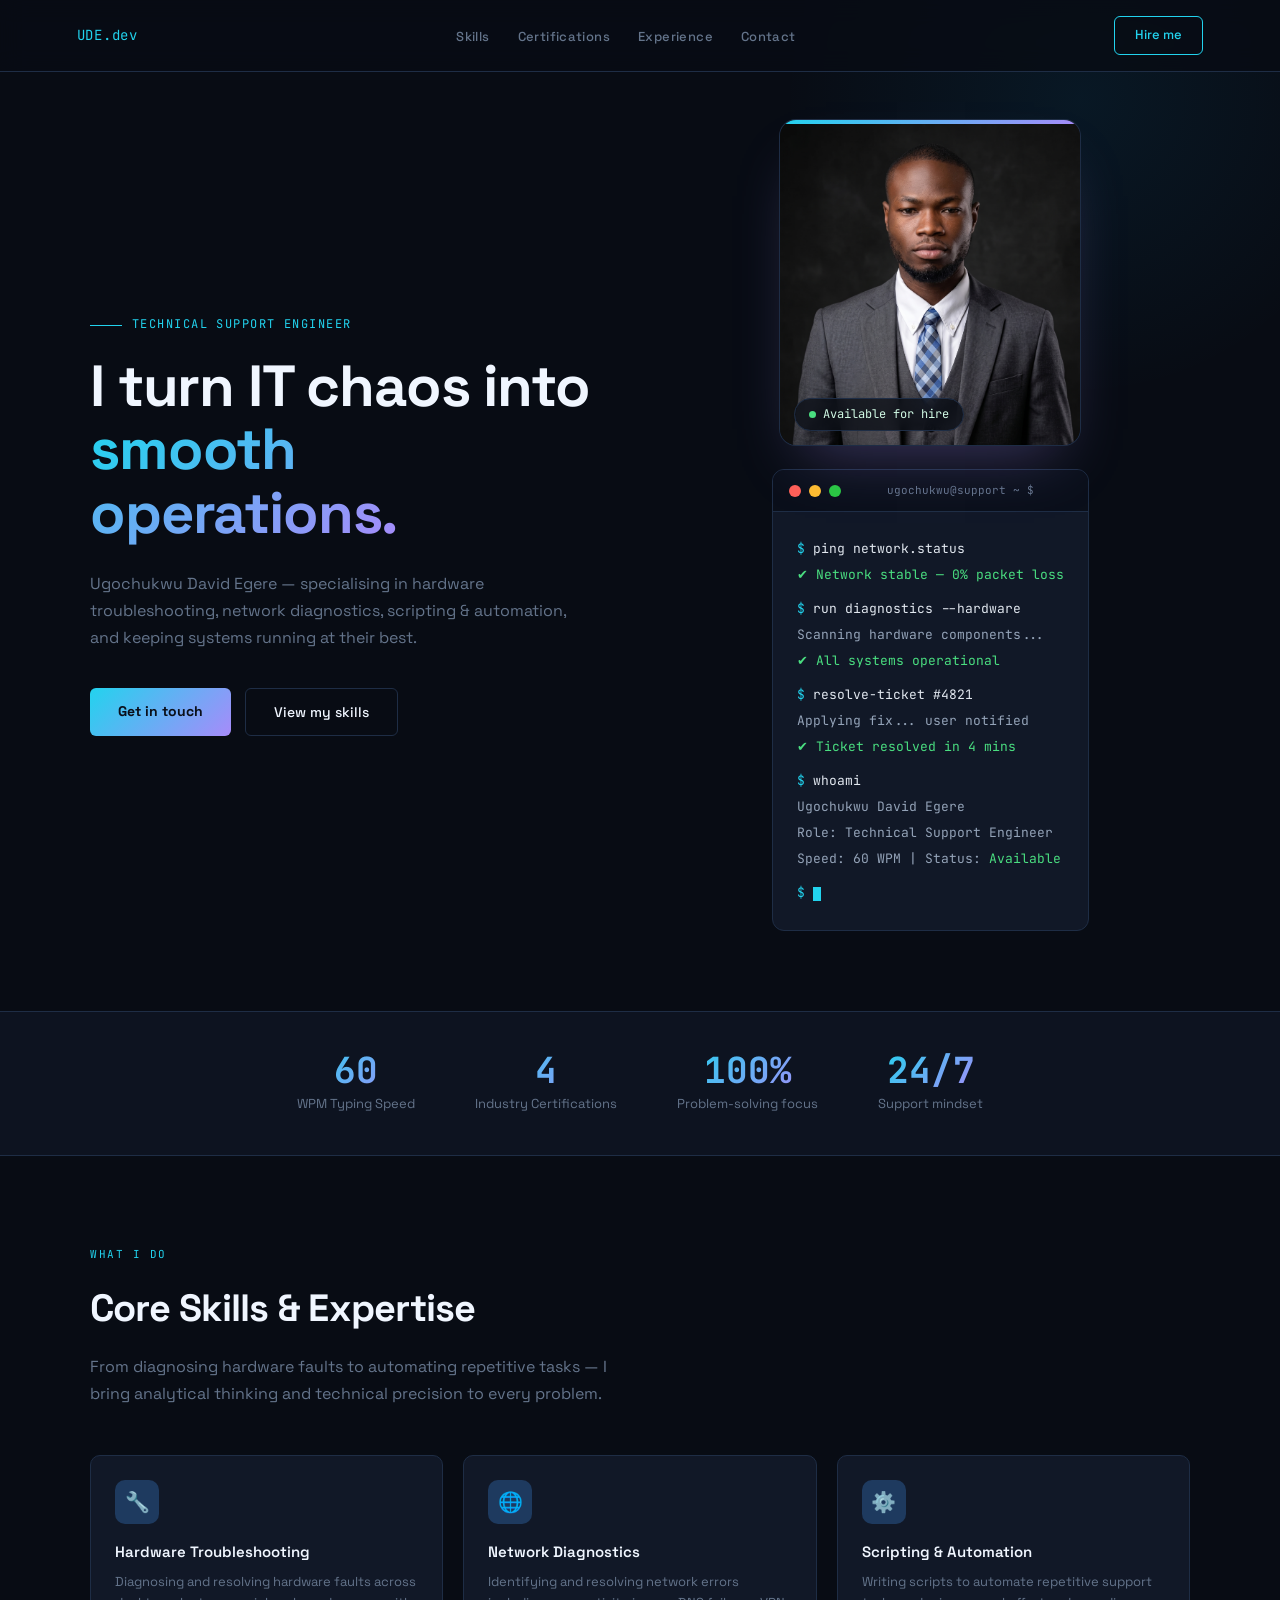
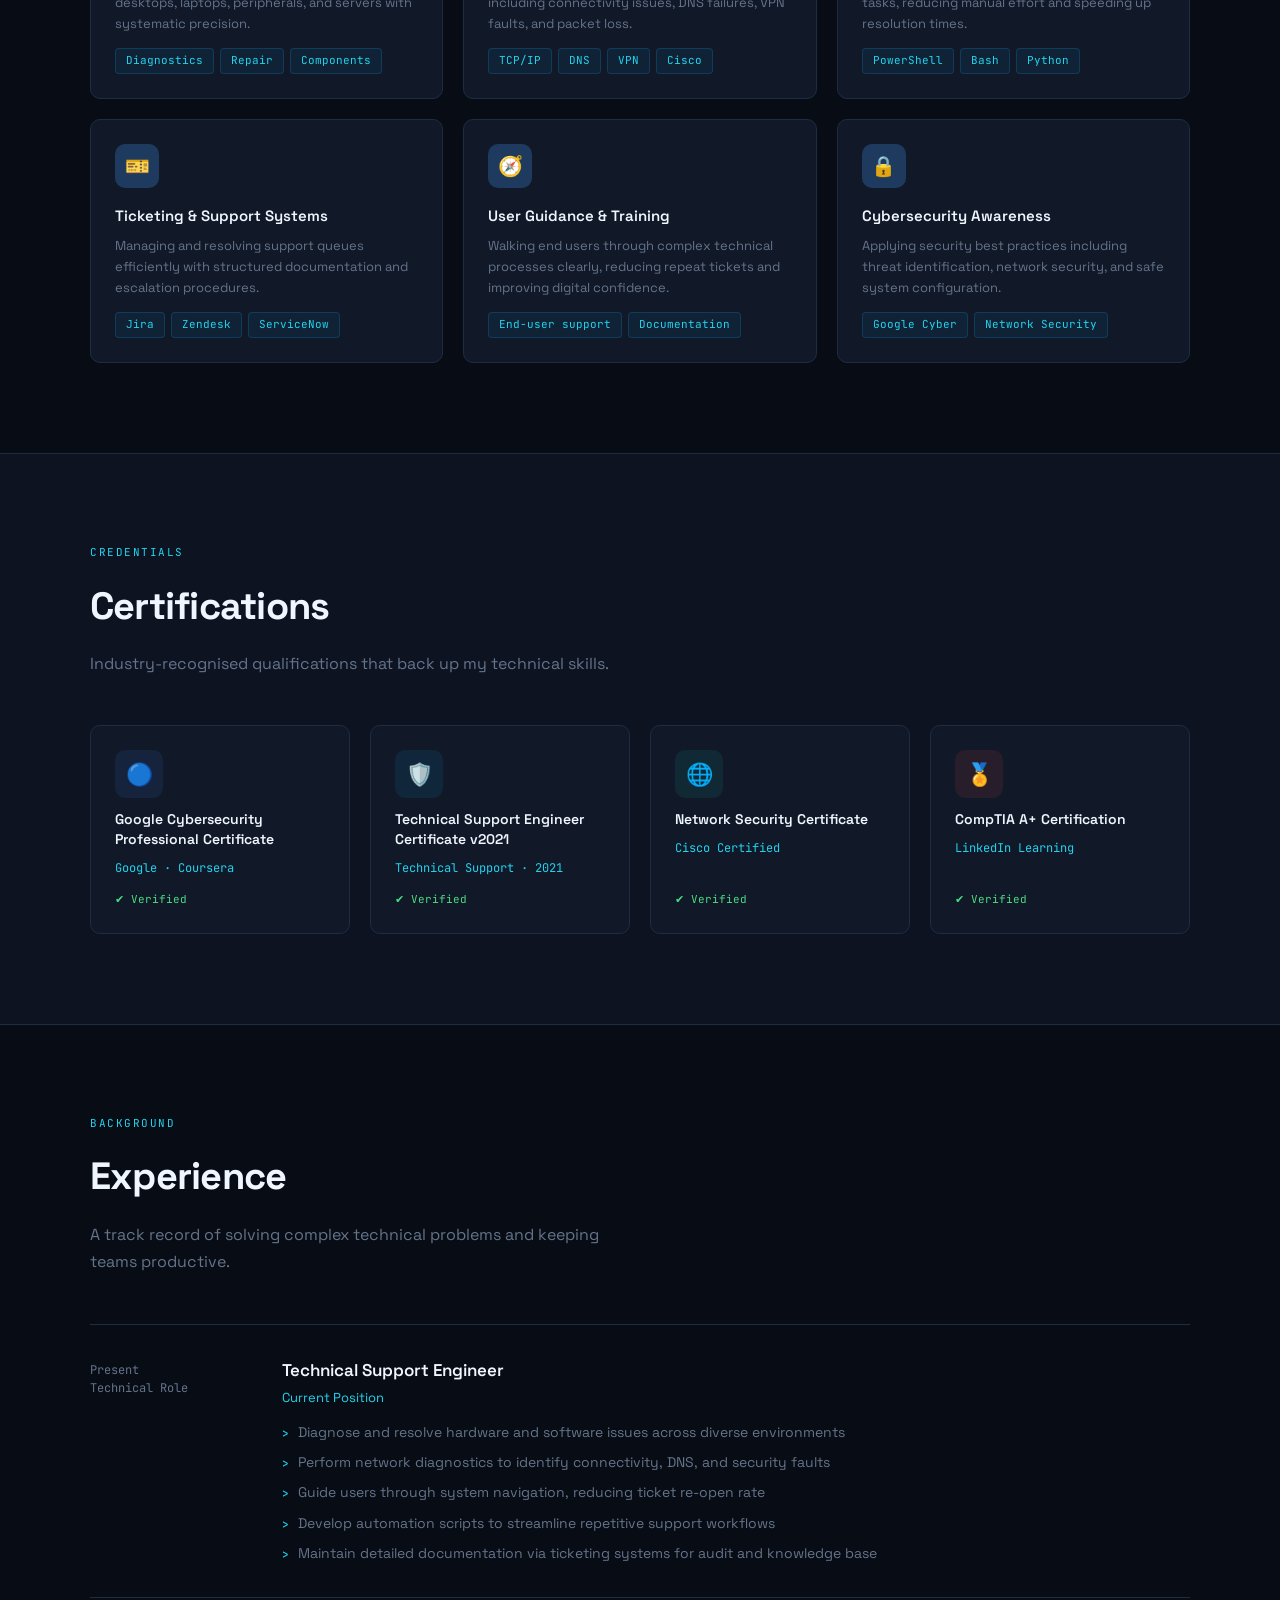
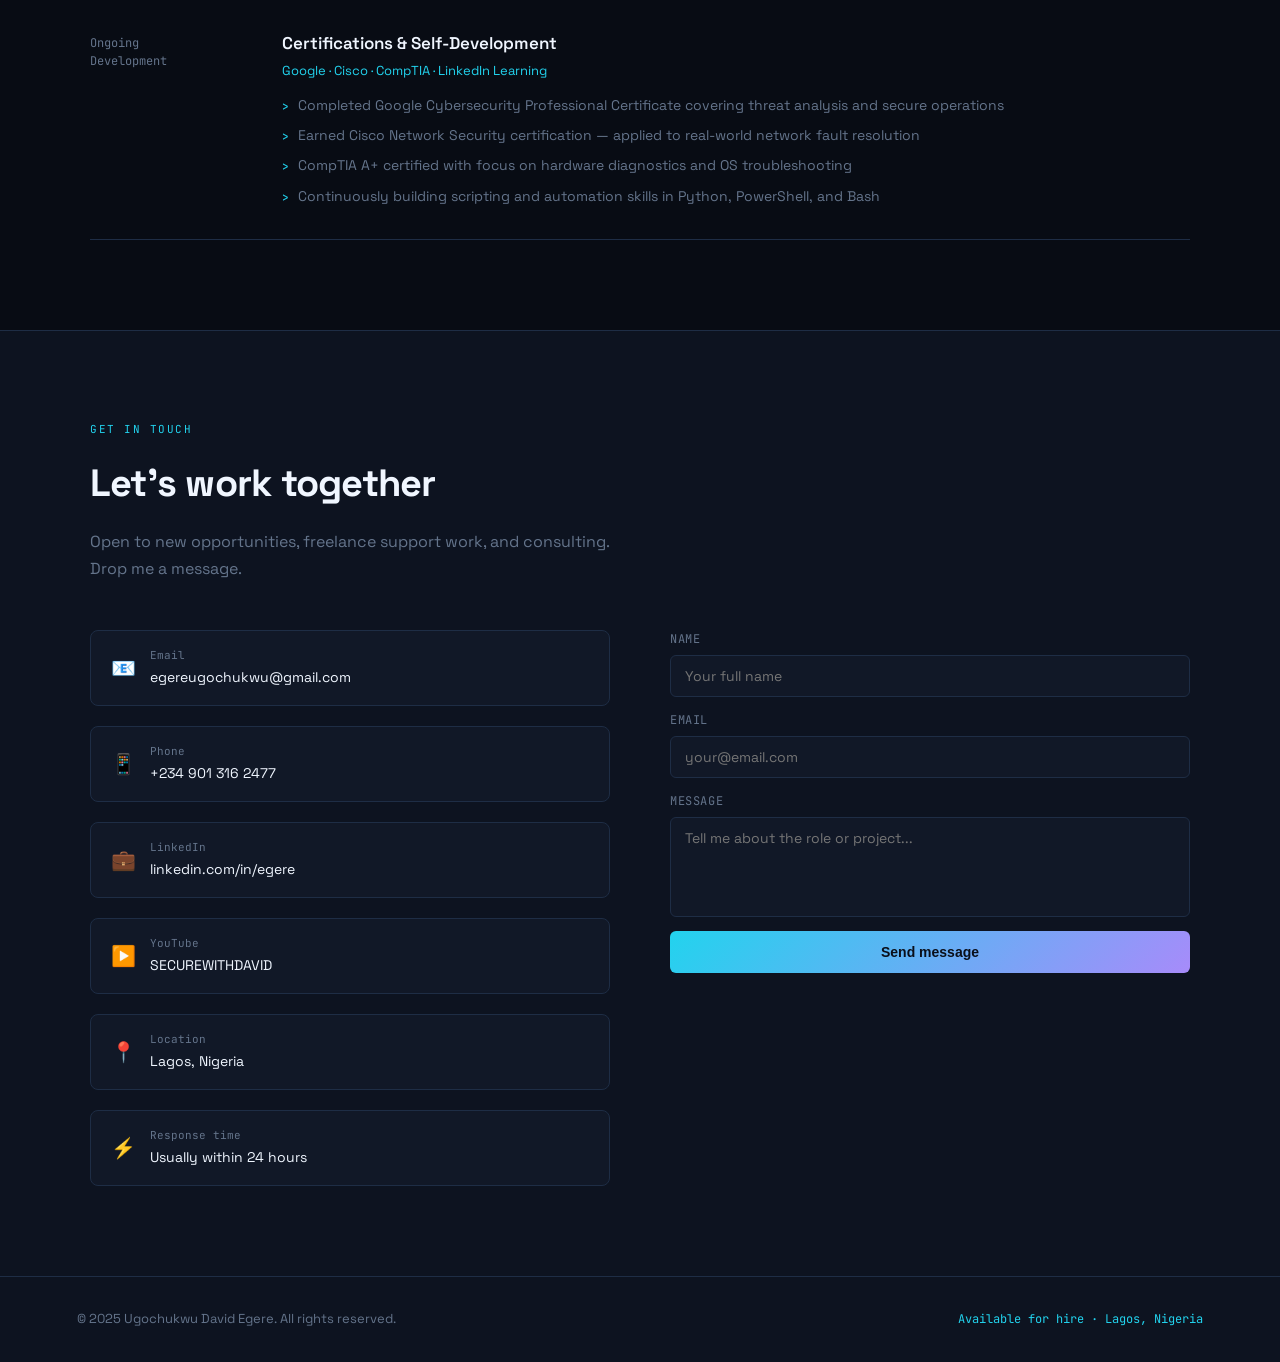
==== index.html @ 1266a668 "Rename ugochukwu-portfolio (1).html to index.html" ====
<!DOCTYPE html>
<html lang="en">
<head>
<meta charset="UTF-8">
<meta name="viewport" content="width=device-width, initial-scale=1.0">
<title>Ugochukwu David Egere — Technical Support Engineer</title>
<link href="https://fonts.googleapis.com/css2?family=Space+Grotesk:wght@300;400;500;600;700&family=JetBrains+Mono:wght@400;500&display=swap" rel="stylesheet">
<style>
  :root {
    --bg: #080c14;
    --surface: #0d1320;
    --card: #111827;
    --border: #1e2d45;
    --accent: #22d3ee;
    --accent2: #a78bfa;
    --grad: linear-gradient(135deg, var(--accent) 0%, var(--accent2) 100%);
    --text: #f0f6ff;
    --muted: #64748b;
    --subtle: #1e3a5f;
  }
  *, *::before, *::after { box-sizing: border-box; margin: 0; padding: 0; }
  html { scroll-behavior: smooth; }
  body {
    font-family: 'Space Grotesk', sans-serif;
    background: var(--bg);
    color: var(--text);
    line-height: 1.6;
    overflow-x: hidden;
  }

  /* NAV */
  nav {
    position: fixed; top: 0; left: 0; right: 0; z-index: 100;
    display: flex; align-items: center; justify-content: space-between;
    padding: 16px 6%;
    background: rgba(8,12,20,0.85);
    backdrop-filter: blur(12px);
    border-bottom: 1px solid var(--border);
  }
  .nav-logo {
    font-family: 'JetBrains Mono', monospace;
    font-size: 14px; color: var(--accent); letter-spacing: 0.05em;
  }
  .nav-links { display: flex; gap: 28px; list-style: none; }
  .nav-links a {
    color: var(--muted); text-decoration: none; font-size: 13px;
    font-weight: 500; letter-spacing: 0.03em;
    transition: color 0.2s;
  }
  .nav-links a:hover { color: var(--text); }
  .nav-cta {
    padding: 8px 20px; border-radius: 6px;
    border: 1px solid var(--accent); color: var(--accent);
    text-decoration: none; font-size: 13px; font-weight: 500;
    transition: all 0.2s;
  }
  .nav-cta:hover { background: var(--grad); border-color: transparent; color: #0a0f1a; }

  /* HERO */
  .hero {
    min-height: 100vh;
    display: flex; align-items: center;
    padding: 120px 6% 80px;
    position: relative;
    overflow: hidden;
  }
  .hero::before {
    content: '';
    position: absolute; top: -200px; right: -100px;
    width: 600px; height: 600px;
    background: radial-gradient(circle, rgba(14,165,233,0.08) 0%, transparent 70%);
    pointer-events: none;
  }
  .hero-grid {
    display: grid; grid-template-columns: 1fr 1fr;
    gap: 60px; align-items: center; max-width: 1100px; margin: 0 auto; width: 100%;
  }
  .hero-tag {
    font-family: 'JetBrains Mono', monospace;
    font-size: 12px; color: var(--accent);
    letter-spacing: 0.12em; text-transform: uppercase;
    margin-bottom: 20px;
    display: flex; align-items: center; gap: 10px;
  }
  .hero-tag::before {
    content: ''; display: block;
    width: 32px; height: 1px; background: var(--accent);
  }
  .hero h1 {
    font-size: clamp(36px, 5vw, 58px);
    font-weight: 700; line-height: 1.1;
    letter-spacing: -0.02em;
    margin-bottom: 24px;
  }
  .hero h1 span {
    background: var(--grad);
    -webkit-background-clip: text;
    background-clip: text;
    color: transparent;
  }
  .hero-sub {
    font-size: 16px; color: var(--muted);
    max-width: 480px; margin-bottom: 36px; line-height: 1.7;
  }
  .hero-btns { display: flex; gap: 14px; flex-wrap: wrap; }
  .btn-primary {
    padding: 12px 28px; border-radius: 6px;
    background: var(--grad); color: #0a0f1a;
    text-decoration: none; font-size: 14px; font-weight: 700;
    transition: all 0.2s; border: none; cursor: pointer;
  }
  .btn-primary:hover { filter: brightness(1.1); transform: translateY(-1px); }
  .btn-outline {
    padding: 12px 28px; border-radius: 6px;
    border: 1px solid var(--border); color: var(--text);
    text-decoration: none; font-size: 14px; font-weight: 500;
    transition: all 0.2s;
  }
  .btn-outline:hover { border-color: var(--accent); color: var(--accent); }

  /* Hero photo card */
  .hero-photo-wrap { display: flex; flex-direction: column; align-items: center; gap: 24px; }
  .hero-photo {
    position: relative;
    border-radius: 16px;
    overflow: hidden;
    background: var(--card);
    box-shadow: 0 0 0 1px var(--border), 0 30px 60px -25px rgba(167,139,250,0.35);
    aspect-ratio: 835 / 904;
    width: 62%;
    min-width: 220px;
    max-width: 300px;
  }
  .hero-photo::before {
    content: ''; position: absolute; top: 0; left: 0; right: 0; height: 4px;
    background: var(--grad); z-index: 2;
  }
  .hero-photo img { width: 100%; height: 100%; object-fit: cover; display: block; }
  .hero-photo-badge {
    position: absolute; bottom: 14px; left: 14px; z-index: 2;
    display: flex; align-items: center; gap: 7px;
    background: rgba(8,12,20,0.75); backdrop-filter: blur(8px);
    border: 1px solid var(--border); border-radius: 20px;
    padding: 6px 14px; font-size: 12px; color: #d1fae5;
    font-family: 'JetBrains Mono', monospace;
  }
  .hero-photo-badge .pulse-dot {
    width: 7px; height: 7px; border-radius: 50%; background: #4ade80;
    box-shadow: 0 0 0 0 rgba(74,222,128,0.6);
    animation: pulse 1.8s infinite;
  }
  @keyframes pulse {
    0% { box-shadow: 0 0 0 0 rgba(74,222,128,0.55); }
    70% { box-shadow: 0 0 0 7px rgba(74,222,128,0); }
    100% { box-shadow: 0 0 0 0 rgba(74,222,128,0); }
  }

  /* Terminal card */
  .terminal {
    background: var(--card);
    border: 1px solid var(--border);
    border-radius: 12px; overflow: hidden;
  }
  .terminal-bar {
    padding: 12px 16px;
    background: #0a0f1a;
    display: flex; align-items: center; gap: 8px;
    border-bottom: 1px solid var(--border);
  }
  .dot { width: 12px; height: 12px; border-radius: 50%; }
  .dot-red { background: #ff5f57; }
  .dot-yellow { background: #febc2e; }
  .dot-green { background: #28c840; }
  .terminal-title {
    margin-left: auto; margin-right: auto;
    font-family: 'JetBrains Mono', monospace;
    font-size: 11px; color: var(--muted);
  }
  .terminal-body { padding: 24px; font-family: 'JetBrains Mono', monospace; font-size: 13px; line-height: 2; }
  .t-prompt { color: var(--accent); }
  .t-cmd { color: #e2e8f0; }
  .t-output { color: #94a3b8; }
  .t-success { color: #4ade80; }
  .t-cursor {
    display: inline-block; width: 8px; height: 14px;
    background: var(--accent); vertical-align: middle;
    animation: blink 1s step-end infinite;
  }
  @keyframes blink { 50% { opacity: 0; } }

  /* STATS */
  .stats-bar {
    padding: 40px 6%;
    border-top: 1px solid var(--border);
    border-bottom: 1px solid var(--border);
    background: var(--surface);
  }
  .stats-inner {
    display: flex; justify-content: center;
    gap: 60px; flex-wrap: wrap; max-width: 1100px; margin: 0 auto;
  }
  .stat { text-align: center; }
  .stat-num {
    font-size: 36px; font-weight: 700;
    background: var(--grad); -webkit-background-clip: text; background-clip: text; color: transparent;
    font-family: 'JetBrains Mono', monospace; line-height: 1;
  }
  .stat-label { font-size: 13px; color: var(--muted); margin-top: 6px; }

  /* SECTIONS */
  section { padding: 90px 6%; }
  .section-inner { max-width: 1100px; margin: 0 auto; }
  .section-eyebrow {
    font-family: 'JetBrains Mono', monospace;
    font-size: 11px; color: var(--accent);
    letter-spacing: 0.14em; text-transform: uppercase;
    margin-bottom: 14px;
  }
  .section-title {
    font-size: clamp(26px, 3.5vw, 38px);
    font-weight: 700; letter-spacing: -0.02em;
    margin-bottom: 14px;
  }
  .section-sub { font-size: 16px; color: var(--muted); max-width: 540px; line-height: 1.7; }

  /* SKILLS */
  .skills-grid {
    display: grid; grid-template-columns: repeat(auto-fit, minmax(280px, 1fr));
    gap: 20px; margin-top: 48px;
  }
  .skill-card {
    background: var(--card); border: 1px solid var(--border);
    border-radius: 10px; padding: 24px;
    transition: border-color 0.2s, transform 0.2s;
  }
  .skill-card:hover { border-color: var(--accent); transform: translateY(-2px); }
  .skill-icon {
    width: 44px; height: 44px; border-radius: 10px;
    background: var(--subtle); display: flex; align-items: center;
    justify-content: center; font-size: 20px; margin-bottom: 16px;
  }
  .skill-card h3 { font-size: 15px; font-weight: 600; margin-bottom: 8px; }
  .skill-card p { font-size: 13px; color: var(--muted); line-height: 1.6; }
  .skill-tags { display: flex; flex-wrap: wrap; gap: 6px; margin-top: 14px; }
  .tag {
    font-family: 'JetBrains Mono', monospace;
    font-size: 11px; padding: 3px 10px; border-radius: 4px;
    background: rgba(14,165,233,0.08); color: var(--accent);
    border: 1px solid rgba(14,165,233,0.2);
  }

  /* CERTS */
  .certs-grid {
    display: grid; grid-template-columns: repeat(auto-fit, minmax(240px, 1fr));
    gap: 20px; margin-top: 48px;
  }
  .cert-card {
    background: var(--card); border: 1px solid var(--border);
    border-radius: 10px; padding: 24px;
    display: flex; flex-direction: column; gap: 12px;
    transition: border-color 0.2s;
  }
  .cert-card:hover { border-color: var(--accent); }
  .cert-badge {
    width: 48px; height: 48px; border-radius: 10px;
    display: flex; align-items: center; justify-content: center;
    font-size: 22px; flex-shrink: 0;
  }
  .cert-body h3 { font-size: 14px; font-weight: 600; line-height: 1.4; margin-bottom: 4px; }
  .cert-body span { font-size: 12px; color: var(--accent); font-family: 'JetBrains Mono', monospace; }
  .cert-verified {
    margin-top: auto; display: flex; align-items: center; gap: 6px;
    font-size: 11px; color: #4ade80;
    font-family: 'JetBrains Mono', monospace;
  }

  /* EXPERIENCE */
  .timeline { margin-top: 48px; display: flex; flex-direction: column; gap: 0; }
  .timeline-item {
    display: grid; grid-template-columns: 160px 1fr;
    gap: 32px; padding: 32px 0;
    border-top: 1px solid var(--border);
    position: relative;
  }
  .timeline-item:last-child { border-bottom: 1px solid var(--border); }
  .timeline-date {
    font-family: 'JetBrains Mono', monospace;
    font-size: 12px; color: var(--muted); padding-top: 4px;
    line-height: 1.5;
  }
  .timeline-content h3 { font-size: 17px; font-weight: 600; margin-bottom: 4px; }
  .timeline-content .company { font-size: 13px; color: var(--accent); margin-bottom: 12px; }
  .timeline-content ul { list-style: none; display: flex; flex-direction: column; gap: 8px; }
  .timeline-content li {
    font-size: 14px; color: var(--muted); padding-left: 16px; position: relative; line-height: 1.6;
  }
  .timeline-content li::before {
    content: '›'; position: absolute; left: 0; color: var(--accent);
  }

  /* CONTACT */
  .contact-wrap {
    display: grid; grid-template-columns: 1fr 1fr;
    gap: 60px; align-items: start; margin-top: 48px;
  }
  .contact-info { display: flex; flex-direction: column; gap: 20px; }
  .contact-item {
    display: flex; align-items: center; gap: 14px;
    padding: 16px 20px; background: var(--card);
    border: 1px solid var(--border); border-radius: 8px;
    text-decoration: none; color: var(--text);
    font-size: 14px; transition: border-color 0.2s;
  }
  .contact-item:hover { border-color: var(--accent); }
  .contact-item-icon { font-size: 20px; flex-shrink: 0; }
  .contact-item-label { font-size: 11px; color: var(--muted); margin-bottom: 2px; font-family: 'JetBrains Mono', monospace; }
  .contact-form { display: flex; flex-direction: column; gap: 14px; }
  .form-group { display: flex; flex-direction: column; gap: 6px; }
  .form-group label { font-size: 12px; color: var(--muted); font-family: 'JetBrains Mono', monospace; letter-spacing: 0.05em; }
  .form-group input, .form-group textarea {
    background: var(--card); border: 1px solid var(--border);
    border-radius: 6px; padding: 11px 14px;
    color: var(--text); font-size: 14px; font-family: 'Space Grotesk', sans-serif;
    outline: none; transition: border-color 0.2s; resize: none;
  }
  .form-group input:focus, .form-group textarea:focus { border-color: var(--accent); }
  .form-group textarea { min-height: 100px; }

  /* FOOTER */
  footer {
    padding: 32px 6%; border-top: 1px solid var(--border);
    display: flex; align-items: center; justify-content: space-between; flex-wrap: wrap; gap: 12px;
    background: var(--surface);
  }
  footer p { font-size: 13px; color: var(--muted); }
  .footer-mono { font-family: 'JetBrains Mono', monospace; font-size: 12px; color: var(--accent); }

  /* MOBILE */
  @media (max-width: 768px) {
    .hero-grid { grid-template-columns: 1fr; gap: 40px; }
    .terminal { display: none; }
    .hero-photo { width: 55%; }
    .contact-wrap { grid-template-columns: 1fr; }
    .timeline-item { grid-template-columns: 1fr; gap: 8px; }
    .nav-links { display: none; }
    .stats-inner { gap: 32px; }
  }

  /* SCROLL ANIMATION */
  .fade-up {
    opacity: 0; transform: translateY(24px);
    transition: opacity 0.5s ease, transform 0.5s ease;
  }
  .fade-up.visible { opacity: 1; transform: none; }
</style>
</head>
<body>

<!-- NAV -->
<nav>
  <div class="nav-logo">UDE.dev</div>
  <ul class="nav-links">
    <li><a href="#skills">Skills</a></li>
    <li><a href="#certs">Certifications</a></li>
    <li><a href="#experience">Experience</a></li>
    <li><a href="#contact">Contact</a></li>
  </ul>
  <a href="#contact" class="nav-cta">Hire me</a>
</nav>

<!-- HERO -->
<section class="hero">
  <div class="hero-grid">
    <div>
      <div class="hero-tag">Technical Support Engineer</div>
      <h1>I turn IT chaos into <span>smooth operations.</span></h1>
      <p class="hero-sub">Ugochukwu David Egere — specialising in hardware troubleshooting, network diagnostics, scripting & automation, and keeping systems running at their best.</p>
      <div class="hero-btns">
        <a href="#contact" class="btn-primary">Get in touch</a>
        <a href="#skills" class="btn-outline">View my skills</a>
      </div>
    </div>
    <div class="hero-photo-wrap">
      <div class="hero-photo">
        <img src="mainphoto.png" alt="Ugochukwu David Egere">
        <div class="hero-photo-badge"><span class="pulse-dot"></span>Available for hire</div>
      </div>
      <div class="terminal">
        <div class="terminal-bar">
          <div class="dot dot-red"></div>
          <div class="dot dot-yellow"></div>
          <div class="dot dot-green"></div>
          <span class="terminal-title">ugochukwu@support ~ $</span>
        </div>
        <div class="terminal-body">
          <div><span class="t-prompt">$ </span><span class="t-cmd">ping network.status</span></div>
          <div class="t-success">✔ Network stable — 0% packet loss</div>
          <div style="margin-top:8px"><span class="t-prompt">$ </span><span class="t-cmd">run diagnostics --hardware</span></div>
          <div class="t-output">Scanning hardware components...</div>
          <div class="t-success">✔ All systems operational</div>
          <div style="margin-top:8px"><span class="t-prompt">$ </span><span class="t-cmd">resolve-ticket #4821</span></div>
          <div class="t-output">Applying fix... user notified</div>
          <div class="t-success">✔ Ticket resolved in 4 mins</div>
          <div style="margin-top:8px"><span class="t-prompt">$ </span><span class="t-cmd">whoami</span></div>
          <div class="t-output">Ugochukwu David Egere</div>
          <div class="t-output">Role: Technical Support Engineer</div>
          <div class="t-output">Speed: 60 WPM | Status: <span class="t-success">Available</span></div>
          <div style="margin-top:8px"><span class="t-prompt">$ </span><span class="t-cursor"></span></div>
        </div>
      </div>
    </div>
  </div>
</section>

<!-- STATS -->
<div class="stats-bar">
  <div class="stats-inner">
    <div class="stat">
      <div class="stat-num">60</div>
      <div class="stat-label">WPM Typing Speed</div>
    </div>
    <div class="stat">
      <div class="stat-num">4</div>
      <div class="stat-label">Industry Certifications</div>
    </div>
    <div class="stat">
      <div class="stat-num">100%</div>
      <div class="stat-label">Problem-solving focus</div>
    </div>
    <div class="stat">
      <div class="stat-num">24/7</div>
      <div class="stat-label">Support mindset</div>
    </div>
  </div>
</div>

<!-- SKILLS -->
<section id="skills">
  <div class="section-inner">
    <div class="section-eyebrow">What I do</div>
    <h2 class="section-title">Core Skills & Expertise</h2>
    <p class="section-sub">From diagnosing hardware faults to automating repetitive tasks — I bring analytical thinking and technical precision to every problem.</p>
    <div class="skills-grid fade-up">
      <div class="skill-card">
        <div class="skill-icon">🔧</div>
        <h3>Hardware Troubleshooting</h3>
        <p>Diagnosing and resolving hardware faults across desktops, laptops, peripherals, and servers with systematic precision.</p>
        <div class="skill-tags"><span class="tag">Diagnostics</span><span class="tag">Repair</span><span class="tag">Components</span></div>
      </div>
      <div class="skill-card">
        <div class="skill-icon">🌐</div>
        <h3>Network Diagnostics</h3>
        <p>Identifying and resolving network errors including connectivity issues, DNS failures, VPN faults, and packet loss.</p>
        <div class="skill-tags"><span class="tag">TCP/IP</span><span class="tag">DNS</span><span class="tag">VPN</span><span class="tag">Cisco</span></div>
      </div>
      <div class="skill-card">
        <div class="skill-icon">⚙️</div>
        <h3>Scripting & Automation</h3>
        <p>Writing scripts to automate repetitive support tasks, reducing manual effort and speeding up resolution times.</p>
        <div class="skill-tags"><span class="tag">PowerShell</span><span class="tag">Bash</span><span class="tag">Python</span></div>
      </div>
      <div class="skill-card">
        <div class="skill-icon">🎫</div>
        <h3>Ticketing & Support Systems</h3>
        <p>Managing and resolving support queues efficiently with structured documentation and escalation procedures.</p>
        <div class="skill-tags"><span class="tag">Jira</span><span class="tag">Zendesk</span><span class="tag">ServiceNow</span></div>
      </div>
      <div class="skill-card">
        <div class="skill-icon">🧭</div>
        <h3>User Guidance & Training</h3>
        <p>Walking end users through complex technical processes clearly, reducing repeat tickets and improving digital confidence.</p>
        <div class="skill-tags"><span class="tag">End-user support</span><span class="tag">Documentation</span></div>
      </div>
      <div class="skill-card">
        <div class="skill-icon">🔒</div>
        <h3>Cybersecurity Awareness</h3>
        <p>Applying security best practices including threat identification, network security, and safe system configuration.</p>
        <div class="skill-tags"><span class="tag">Google Cyber</span><span class="tag">Network Security</span></div>
      </div>
    </div>
  </div>
</section>

<!-- CERTIFICATIONS -->
<section id="certs" style="background: var(--surface); border-top: 1px solid var(--border); border-bottom: 1px solid var(--border);">
  <div class="section-inner">
    <div class="section-eyebrow">Credentials</div>
    <h2 class="section-title">Certifications</h2>
    <p class="section-sub">Industry-recognised qualifications that back up my technical skills.</p>
    <div class="certs-grid fade-up">
      <div class="cert-card">
        <div class="cert-badge" style="background: rgba(66,133,244,0.1);">🔵</div>
        <div class="cert-body">
          <h3>Google Cybersecurity Professional Certificate</h3>
          <span>Google · Coursera</span>
        </div>
        <div class="cert-verified">✔ Verified</div>
      </div>
      <div class="cert-card">
        <div class="cert-badge" style="background: rgba(14,165,233,0.1);">🛡️</div>
        <div class="cert-body">
          <h3>Technical Support Engineer Certificate v2021</h3>
          <span>Technical Support · 2021</span>
        </div>
        <div class="cert-verified">✔ Verified</div>
      </div>
      <div class="cert-card">
        <div class="cert-badge" style="background: rgba(20,184,166,0.1);">🌐</div>
        <div class="cert-body">
          <h3>Network Security Certificate</h3>
          <span>Cisco Certified</span>
        </div>
        <div class="cert-verified">✔ Verified</div>
      </div>
      <div class="cert-card">
        <div class="cert-badge" style="background: rgba(239,68,68,0.1);">🏅</div>
        <div class="cert-body">
          <h3>CompTIA A+ Certification</h3>
          <span>LinkedIn Learning</span>
        </div>
        <div class="cert-verified">✔ Verified</div>
      </div>
    </div>
  </div>
</section>

<!-- EXPERIENCE -->
<section id="experience">
  <div class="section-inner">
    <div class="section-eyebrow">Background</div>
    <h2 class="section-title">Experience</h2>
    <p class="section-sub">A track record of solving complex technical problems and keeping teams productive.</p>
    <div class="timeline fade-up">
      <div class="timeline-item">
        <div class="timeline-date">Present<br>Technical Role</div>
        <div class="timeline-content">
          <h3>Technical Support Engineer</h3>
          <div class="company">Current Position</div>
          <ul>
            <li>Diagnose and resolve hardware and software issues across diverse environments</li>
            <li>Perform network diagnostics to identify connectivity, DNS, and security faults</li>
            <li>Guide users through system navigation, reducing ticket re-open rate</li>
            <li>Develop automation scripts to streamline repetitive support workflows</li>
            <li>Maintain detailed documentation via ticketing systems for audit and knowledge base</li>
          </ul>
        </div>
      </div>
      <div class="timeline-item">
        <div class="timeline-date">Ongoing<br>Development</div>
        <div class="timeline-content">
          <h3>Certifications & Self-Development</h3>
          <div class="company">Google · Cisco · CompTIA · LinkedIn Learning</div>
          <ul>
            <li>Completed Google Cybersecurity Professional Certificate covering threat analysis and secure operations</li>
            <li>Earned Cisco Network Security certification — applied to real-world network fault resolution</li>
            <li>CompTIA A+ certified with focus on hardware diagnostics and OS troubleshooting</li>
            <li>Continuously building scripting and automation skills in Python, PowerShell, and Bash</li>
          </ul>
        </div>
      </div>
    </div>
  </div>
</section>

<!-- CONTACT -->
<section id="contact" style="background: var(--surface); border-top: 1px solid var(--border);">
  <div class="section-inner">
    <div class="section-eyebrow">Get in touch</div>
    <h2 class="section-title">Let's work together</h2>
    <p class="section-sub">Open to new opportunities, freelance support work, and consulting. Drop me a message.</p>
    <div class="contact-wrap fade-up">
      <div class="contact-info">
        <a href="mailto:egereugochukwu@gmail.com" class="contact-item">
          <div class="contact-item-icon">📧</div>
          <div>
            <div class="contact-item-label">Email</div>
            egereugochukwu@gmail.com
          </div>
        </a>
        <a href="tel:+2349013162477" class="contact-item">
          <div class="contact-item-icon">📱</div>
          <div>
            <div class="contact-item-label">Phone</div>
            +234 901 316 2477
          </div>
        </a>
        <a href="https://www.linkedin.com/in/egere" target="_blank" class="contact-item">
          <div class="contact-item-icon">💼</div>
          <div>
            <div class="contact-item-label">LinkedIn</div>
            linkedin.com/in/egere
          </div>
        </a>
        <a href="https://www.youtube.com/@SECUREWITHDAVID" target="_blank" class="contact-item">
          <div class="contact-item-icon">▶️</div>
          <div>
            <div class="contact-item-label">YouTube</div>
            SECUREWITHDAVID
          </div>
        </a>
        <div class="contact-item">
          <div class="contact-item-icon">📍</div>
          <div>
            <div class="contact-item-label">Location</div>
            Lagos, Nigeria
          </div>
        </div>
        <div class="contact-item">
          <div class="contact-item-icon">⚡</div>
          <div>
            <div class="contact-item-label">Response time</div>
            Usually within 24 hours
          </div>
        </div>
      </div>
      <div class="contact-form">
        <div class="form-group">
          <label>NAME</label>
          <input type="text" id="cf-name" placeholder="Your full name">
        </div>
        <div class="form-group">
          <label>EMAIL</label>
          <input type="email" id="cf-email" placeholder="your@email.com">
        </div>
        <div class="form-group">
          <label>MESSAGE</label>
          <textarea id="cf-message" placeholder="Tell me about the role or project..."></textarea>
        </div>
        <button class="btn-primary" style="width:100%;padding:13px" onclick="sendPortfolioMessage()">Send message</button>
      </div>
    </div>
  </div>
</section>

<!-- FOOTER -->
<footer>
  <p>© 2025 Ugochukwu David Egere. All rights reserved.</p>
  <div class="footer-mono">Available for hire · Lagos, Nigeria</div>
</footer>

<script>
  function sendPortfolioMessage() {
    const name = document.getElementById('cf-name').value.trim();
    const email = document.getElementById('cf-email').value.trim();
    const message = document.getElementById('cf-message').value.trim();
    if (!name || !email || !message) {
      alert('Please fill in your name, email, and message first.');
      return;
    }
    const subject = encodeURIComponent(`Portfolio inquiry from ${name}`);
    const body = encodeURIComponent(`Name: ${name}\nEmail: ${email}\n\nMessage:\n${message}`);
    window.location.href = `mailto:egereugochukwu@gmail.com?subject=${subject}&body=${body}`;
  }

  const observer = new IntersectionObserver((entries) => {
    entries.forEach(e => { if(e.isIntersecting) e.target.classList.add('visible'); });
  }, { threshold: 0.1 });
  document.querySelectorAll('.fade-up').forEach(el => observer.observe(el));
</script>
</body>
</html>
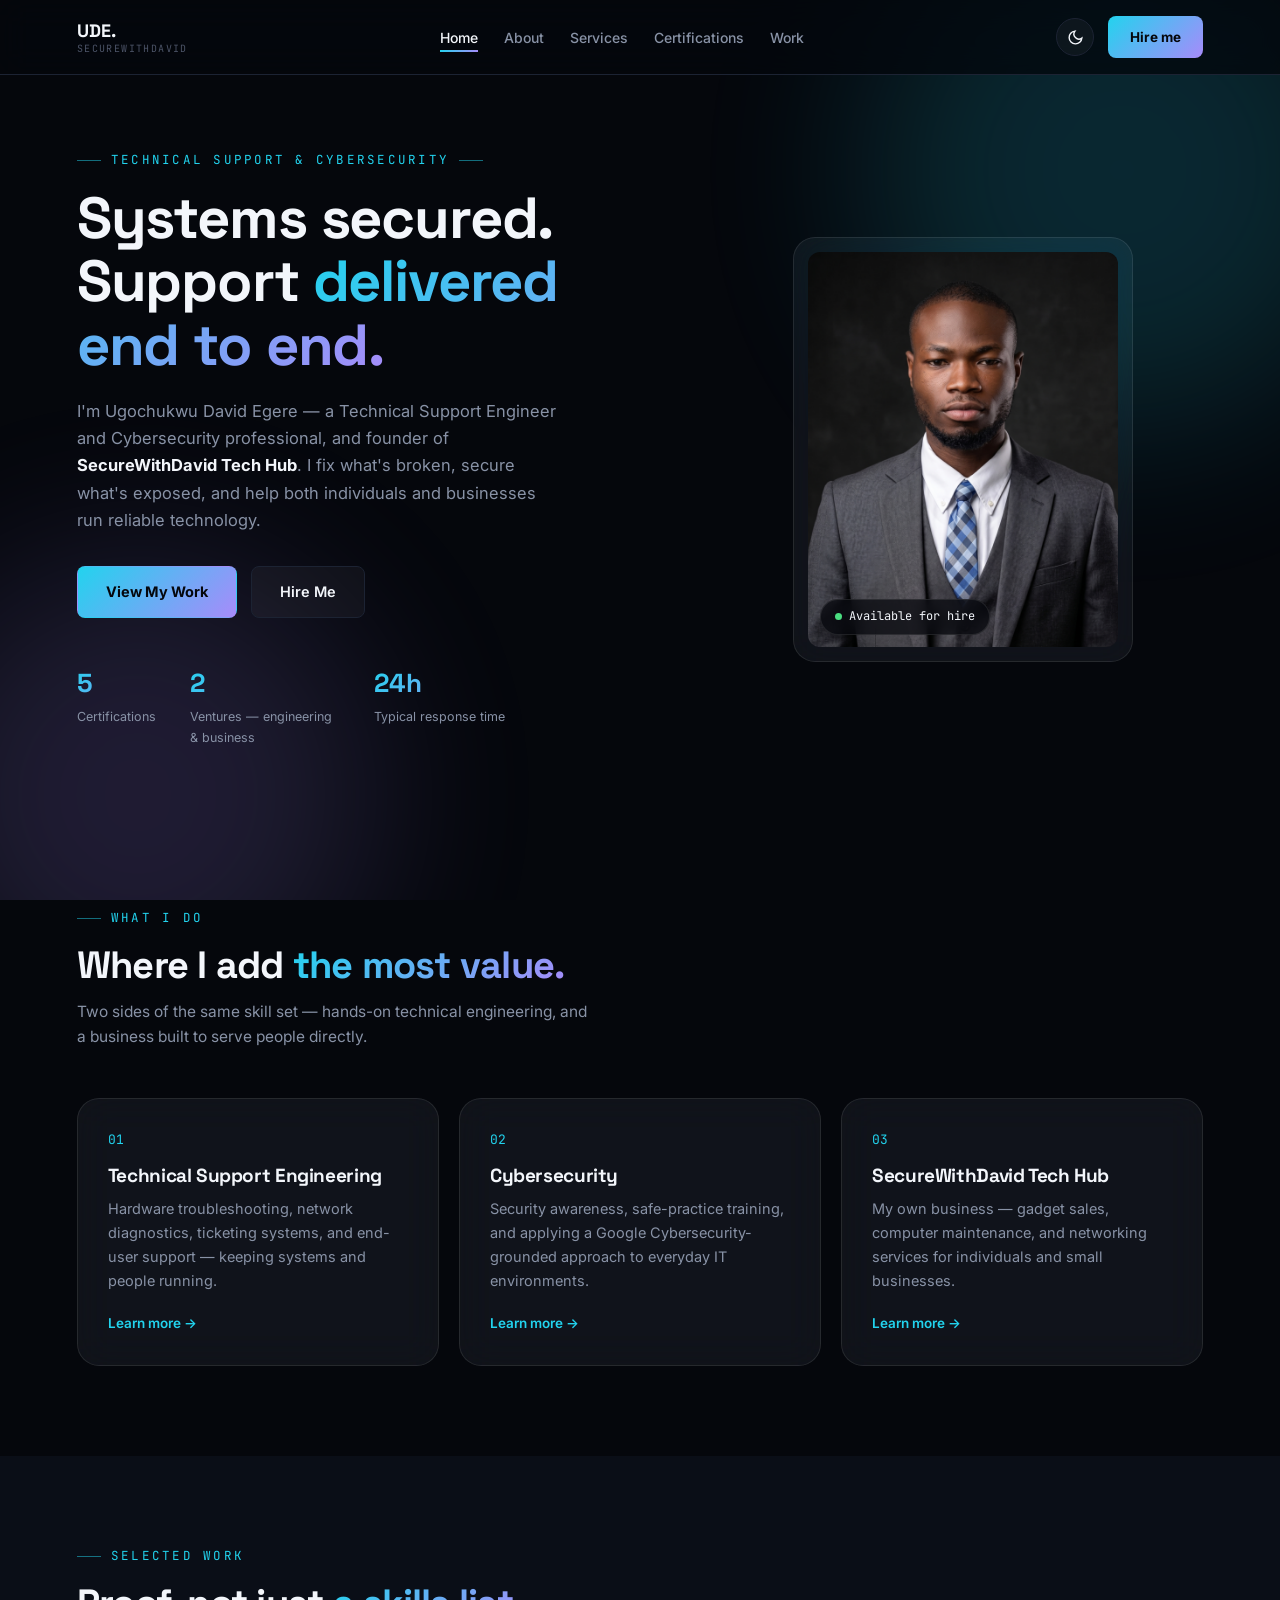
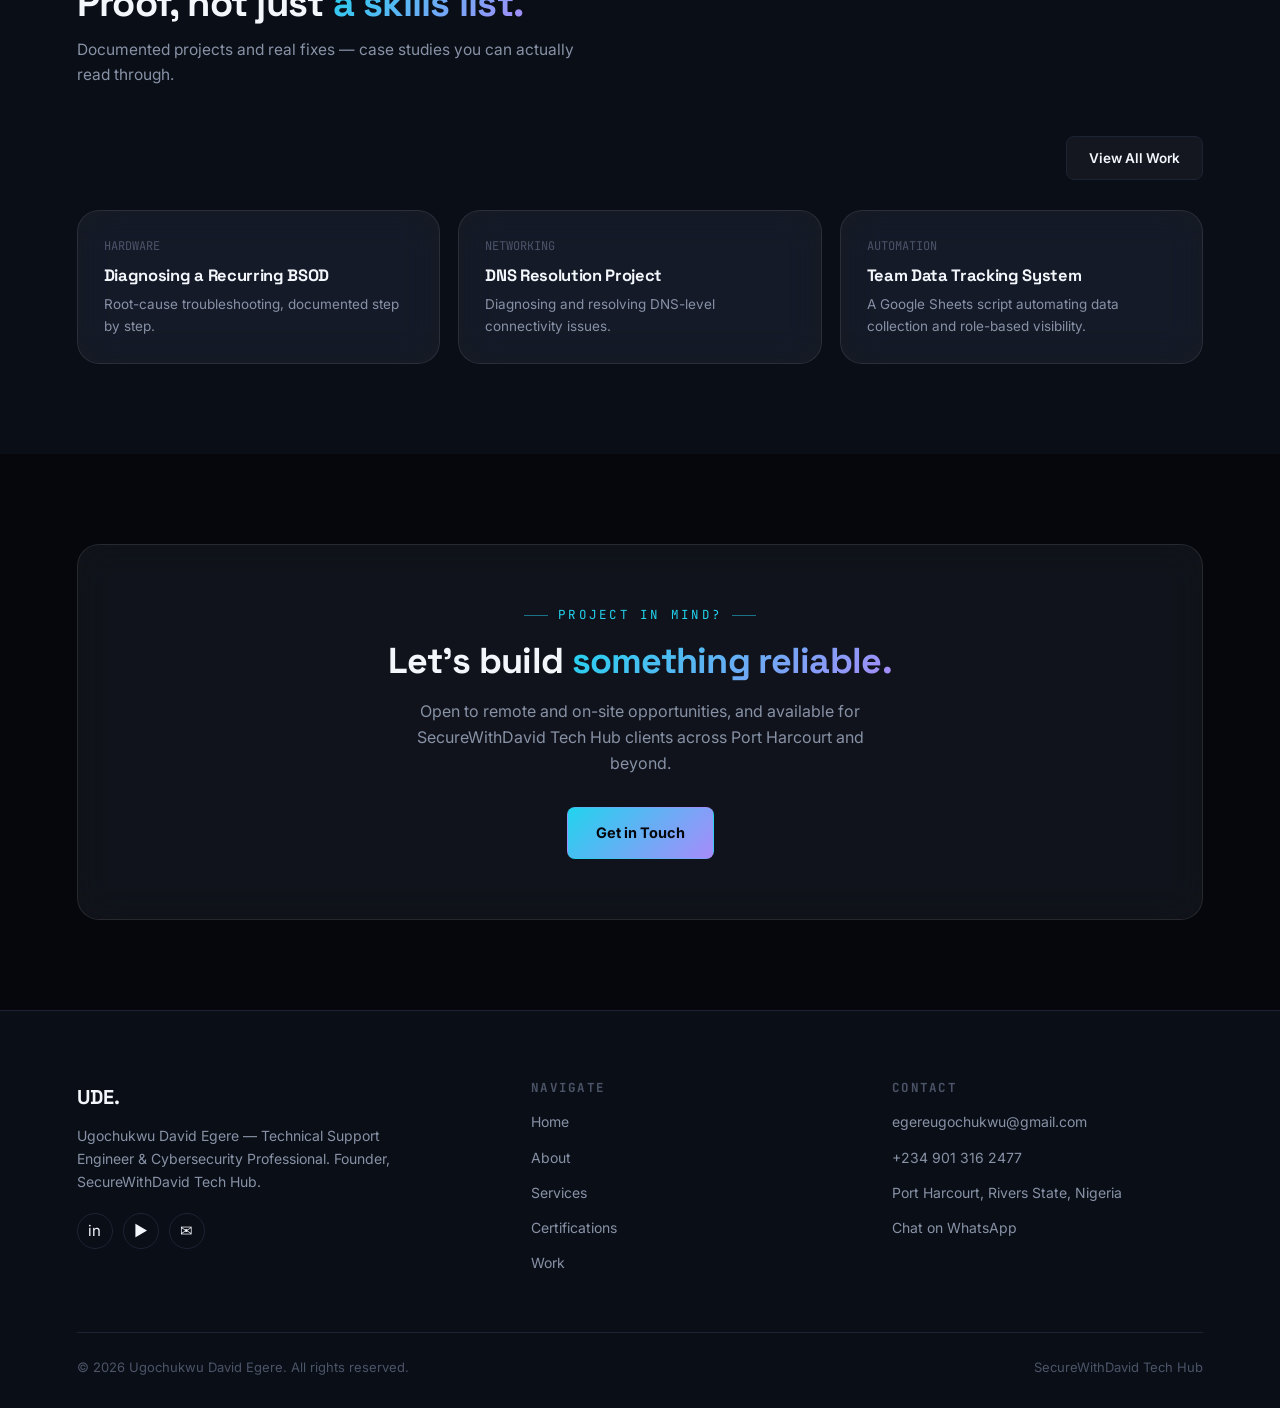
==== commit 8affcedc: "Add files via upload" ====
--- a/index.html
+++ b/index.html
@@ -1,661 +1,190 @@
 <!DOCTYPE html>
-<html lang="en">
+<html lang="en" data-theme="dark">
 <head>
 <meta charset="UTF-8">
 <meta name="viewport" content="width=device-width, initial-scale=1.0">
-<title>Ugochukwu David Egere — Technical Support Engineer</title>
-<link href="https://fonts.googleapis.com/css2?family=Space+Grotesk:wght@300;400;500;600;700&family=JetBrains+Mono:wght@400;500&display=swap" rel="stylesheet">
-<style>
-  :root {
-    --bg: #080c14;
-    --surface: #0d1320;
-    --card: #111827;
-    --border: #1e2d45;
-    --accent: #22d3ee;
-    --accent2: #a78bfa;
-    --grad: linear-gradient(135deg, var(--accent) 0%, var(--accent2) 100%);
-    --text: #f0f6ff;
-    --muted: #64748b;
-    --subtle: #1e3a5f;
-  }
-  *, *::before, *::after { box-sizing: border-box; margin: 0; padding: 0; }
-  html { scroll-behavior: smooth; }
-  body {
-    font-family: 'Space Grotesk', sans-serif;
-    background: var(--bg);
-    color: var(--text);
-    line-height: 1.6;
-    overflow-x: hidden;
-  }
-
-  /* NAV */
-  nav {
-    position: fixed; top: 0; left: 0; right: 0; z-index: 100;
-    display: flex; align-items: center; justify-content: space-between;
-    padding: 16px 6%;
-    background: rgba(8,12,20,0.85);
-    backdrop-filter: blur(12px);
-    border-bottom: 1px solid var(--border);
-  }
-  .nav-logo {
-    font-family: 'JetBrains Mono', monospace;
-    font-size: 14px; color: var(--accent); letter-spacing: 0.05em;
-  }
-  .nav-links { display: flex; gap: 28px; list-style: none; }
-  .nav-links a {
-    color: var(--muted); text-decoration: none; font-size: 13px;
-    font-weight: 500; letter-spacing: 0.03em;
-    transition: color 0.2s;
-  }
-  .nav-links a:hover { color: var(--text); }
-  .nav-cta {
-    padding: 8px 20px; border-radius: 6px;
-    border: 1px solid var(--accent); color: var(--accent);
-    text-decoration: none; font-size: 13px; font-weight: 500;
-    transition: all 0.2s;
-  }
-  .nav-cta:hover { background: var(--grad); border-color: transparent; color: #0a0f1a; }
-
-  /* HERO */
-  .hero {
-    min-height: 100vh;
-    display: flex; align-items: center;
-    padding: 120px 6% 80px;
-    position: relative;
-    overflow: hidden;
-  }
-  .hero::before {
-    content: '';
-    position: absolute; top: -200px; right: -100px;
-    width: 600px; height: 600px;
-    background: radial-gradient(circle, rgba(14,165,233,0.08) 0%, transparent 70%);
-    pointer-events: none;
-  }
-  .hero-grid {
-    display: grid; grid-template-columns: 1fr 1fr;
-    gap: 60px; align-items: center; max-width: 1100px; margin: 0 auto; width: 100%;
-  }
-  .hero-tag {
-    font-family: 'JetBrains Mono', monospace;
-    font-size: 12px; color: var(--accent);
-    letter-spacing: 0.12em; text-transform: uppercase;
-    margin-bottom: 20px;
-    display: flex; align-items: center; gap: 10px;
-  }
-  .hero-tag::before {
-    content: ''; display: block;
-    width: 32px; height: 1px; background: var(--accent);
-  }
-  .hero h1 {
-    font-size: clamp(36px, 5vw, 58px);
-    font-weight: 700; line-height: 1.1;
-    letter-spacing: -0.02em;
-    margin-bottom: 24px;
-  }
-  .hero h1 span {
-    background: var(--grad);
-    -webkit-background-clip: text;
-    background-clip: text;
-    color: transparent;
-  }
-  .hero-sub {
-    font-size: 16px; color: var(--muted);
-    max-width: 480px; margin-bottom: 36px; line-height: 1.7;
-  }
-  .hero-btns { display: flex; gap: 14px; flex-wrap: wrap; }
-  .btn-primary {
-    padding: 12px 28px; border-radius: 6px;
-    background: var(--grad); color: #0a0f1a;
-    text-decoration: none; font-size: 14px; font-weight: 700;
-    transition: all 0.2s; border: none; cursor: pointer;
-  }
-  .btn-primary:hover { filter: brightness(1.1); transform: translateY(-1px); }
-  .btn-outline {
-    padding: 12px 28px; border-radius: 6px;
-    border: 1px solid var(--border); color: var(--text);
-    text-decoration: none; font-size: 14px; font-weight: 500;
-    transition: all 0.2s;
-  }
-  .btn-outline:hover { border-color: var(--accent); color: var(--accent); }
-
-  /* Hero photo card */
-  .hero-photo-wrap { display: flex; flex-direction: column; align-items: center; gap: 24px; }
-  .hero-photo {
-    position: relative;
-    border-radius: 16px;
-    overflow: hidden;
-    background: var(--card);
-    box-shadow: 0 0 0 1px var(--border), 0 30px 60px -25px rgba(167,139,250,0.35);
-    aspect-ratio: 835 / 904;
-    width: 62%;
-    min-width: 220px;
-    max-width: 300px;
-  }
-  .hero-photo::before {
-    content: ''; position: absolute; top: 0; left: 0; right: 0; height: 4px;
-    background: var(--grad); z-index: 2;
-  }
-  .hero-photo img { width: 100%; height: 100%; object-fit: cover; display: block; }
-  .hero-photo-badge {
-    position: absolute; bottom: 14px; left: 14px; z-index: 2;
-    display: flex; align-items: center; gap: 7px;
-    background: rgba(8,12,20,0.75); backdrop-filter: blur(8px);
-    border: 1px solid var(--border); border-radius: 20px;
-    padding: 6px 14px; font-size: 12px; color: #d1fae5;
-    font-family: 'JetBrains Mono', monospace;
-  }
-  .hero-photo-badge .pulse-dot {
-    width: 7px; height: 7px; border-radius: 50%; background: #4ade80;
-    box-shadow: 0 0 0 0 rgba(74,222,128,0.6);
-    animation: pulse 1.8s infinite;
-  }
-  @keyframes pulse {
-    0% { box-shadow: 0 0 0 0 rgba(74,222,128,0.55); }
-    70% { box-shadow: 0 0 0 7px rgba(74,222,128,0); }
-    100% { box-shadow: 0 0 0 0 rgba(74,222,128,0); }
-  }
-
-  /* Terminal card */
-  .terminal {
-    background: var(--card);
-    border: 1px solid var(--border);
-    border-radius: 12px; overflow: hidden;
-  }
-  .terminal-bar {
-    padding: 12px 16px;
-    background: #0a0f1a;
-    display: flex; align-items: center; gap: 8px;
-    border-bottom: 1px solid var(--border);
-  }
-  .dot { width: 12px; height: 12px; border-radius: 50%; }
-  .dot-red { background: #ff5f57; }
-  .dot-yellow { background: #febc2e; }
-  .dot-green { background: #28c840; }
-  .terminal-title {
-    margin-left: auto; margin-right: auto;
-    font-family: 'JetBrains Mono', monospace;
-    font-size: 11px; color: var(--muted);
-  }
-  .terminal-body { padding: 24px; font-family: 'JetBrains Mono', monospace; font-size: 13px; line-height: 2; }
-  .t-prompt { color: var(--accent); }
-  .t-cmd { color: #e2e8f0; }
-  .t-output { color: #94a3b8; }
-  .t-success { color: #4ade80; }
-  .t-cursor {
-    display: inline-block; width: 8px; height: 14px;
-    background: var(--accent); vertical-align: middle;
-    animation: blink 1s step-end infinite;
-  }
-  @keyframes blink { 50% { opacity: 0; } }
-
-  /* STATS */
-  .stats-bar {
-    padding: 40px 6%;
-    border-top: 1px solid var(--border);
-    border-bottom: 1px solid var(--border);
-    background: var(--surface);
-  }
-  .stats-inner {
-    display: flex; justify-content: center;
-    gap: 60px; flex-wrap: wrap; max-width: 1100px; margin: 0 auto;
-  }
-  .stat { text-align: center; }
-  .stat-num {
-    font-size: 36px; font-weight: 700;
-    background: var(--grad); -webkit-background-clip: text; background-clip: text; color: transparent;
-    font-family: 'JetBrains Mono', monospace; line-height: 1;
-  }
-  .stat-label { font-size: 13px; color: var(--muted); margin-top: 6px; }
-
-  /* SECTIONS */
-  section { padding: 90px 6%; }
-  .section-inner { max-width: 1100px; margin: 0 auto; }
-  .section-eyebrow {
-    font-family: 'JetBrains Mono', monospace;
-    font-size: 11px; color: var(--accent);
-    letter-spacing: 0.14em; text-transform: uppercase;
-    margin-bottom: 14px;
-  }
-  .section-title {
-    font-size: clamp(26px, 3.5vw, 38px);
-    font-weight: 700; letter-spacing: -0.02em;
-    margin-bottom: 14px;
-  }
-  .section-sub { font-size: 16px; color: var(--muted); max-width: 540px; line-height: 1.7; }
-
-  /* SKILLS */
-  .skills-grid {
-    display: grid; grid-template-columns: repeat(auto-fit, minmax(280px, 1fr));
-    gap: 20px; margin-top: 48px;
-  }
-  .skill-card {
-    background: var(--card); border: 1px solid var(--border);
-    border-radius: 10px; padding: 24px;
-    transition: border-color 0.2s, transform 0.2s;
-  }
-  .skill-card:hover { border-color: var(--accent); transform: translateY(-2px); }
-  .skill-icon {
-    width: 44px; height: 44px; border-radius: 10px;
-    background: var(--subtle); display: flex; align-items: center;
-    justify-content: center; font-size: 20px; margin-bottom: 16px;
-  }
-  .skill-card h3 { font-size: 15px; font-weight: 600; margin-bottom: 8px; }
-  .skill-card p { font-size: 13px; color: var(--muted); line-height: 1.6; }
-  .skill-tags { display: flex; flex-wrap: wrap; gap: 6px; margin-top: 14px; }
-  .tag {
-    font-family: 'JetBrains Mono', monospace;
-    font-size: 11px; padding: 3px 10px; border-radius: 4px;
-    background: rgba(14,165,233,0.08); color: var(--accent);
-    border: 1px solid rgba(14,165,233,0.2);
-  }
-
-  /* CERTS */
-  .certs-grid {
-    display: grid; grid-template-columns: repeat(auto-fit, minmax(240px, 1fr));
-    gap: 20px; margin-top: 48px;
-  }
-  .cert-card {
-    background: var(--card); border: 1px solid var(--border);
-    border-radius: 10px; padding: 24px;
-    display: flex; flex-direction: column; gap: 12px;
-    transition: border-color 0.2s;
-  }
-  .cert-card:hover { border-color: var(--accent); }
-  .cert-badge {
-    width: 48px; height: 48px; border-radius: 10px;
-    display: flex; align-items: center; justify-content: center;
-    font-size: 22px; flex-shrink: 0;
-  }
-  .cert-body h3 { font-size: 14px; font-weight: 600; line-height: 1.4; margin-bottom: 4px; }
-  .cert-body span { font-size: 12px; color: var(--accent); font-family: 'JetBrains Mono', monospace; }
-  .cert-verified {
-    margin-top: auto; display: flex; align-items: center; gap: 6px;
-    font-size: 11px; color: #4ade80;
-    font-family: 'JetBrains Mono', monospace;
-  }
-
-  /* EXPERIENCE */
-  .timeline { margin-top: 48px; display: flex; flex-direction: column; gap: 0; }
-  .timeline-item {
-    display: grid; grid-template-columns: 160px 1fr;
-    gap: 32px; padding: 32px 0;
-    border-top: 1px solid var(--border);
-    position: relative;
-  }
-  .timeline-item:last-child { border-bottom: 1px solid var(--border); }
-  .timeline-date {
-    font-family: 'JetBrains Mono', monospace;
-    font-size: 12px; color: var(--muted); padding-top: 4px;
-    line-height: 1.5;
-  }
-  .timeline-content h3 { font-size: 17px; font-weight: 600; margin-bottom: 4px; }
-  .timeline-content .company { font-size: 13px; color: var(--accent); margin-bottom: 12px; }
-  .timeline-content ul { list-style: none; display: flex; flex-direction: column; gap: 8px; }
-  .timeline-content li {
-    font-size: 14px; color: var(--muted); padding-left: 16px; position: relative; line-height: 1.6;
-  }
-  .timeline-content li::before {
-    content: '›'; position: absolute; left: 0; color: var(--accent);
-  }
-
-  /* CONTACT */
-  .contact-wrap {
-    display: grid; grid-template-columns: 1fr 1fr;
-    gap: 60px; align-items: start; margin-top: 48px;
-  }
-  .contact-info { display: flex; flex-direction: column; gap: 20px; }
-  .contact-item {
-    display: flex; align-items: center; gap: 14px;
-    padding: 16px 20px; background: var(--card);
-    border: 1px solid var(--border); border-radius: 8px;
-    text-decoration: none; color: var(--text);
-    font-size: 14px; transition: border-color 0.2s;
-  }
-  .contact-item:hover { border-color: var(--accent); }
-  .contact-item-icon { font-size: 20px; flex-shrink: 0; }
-  .contact-item-label { font-size: 11px; color: var(--muted); margin-bottom: 2px; font-family: 'JetBrains Mono', monospace; }
-  .contact-form { display: flex; flex-direction: column; gap: 14px; }
-  .form-group { display: flex; flex-direction: column; gap: 6px; }
-  .form-group label { font-size: 12px; color: var(--muted); font-family: 'JetBrains Mono', monospace; letter-spacing: 0.05em; }
-  .form-group input, .form-group textarea {
-    background: var(--card); border: 1px solid var(--border);
-    border-radius: 6px; padding: 11px 14px;
-    color: var(--text); font-size: 14px; font-family: 'Space Grotesk', sans-serif;
-    outline: none; transition: border-color 0.2s; resize: none;
-  }
-  .form-group input:focus, .form-group textarea:focus { border-color: var(--accent); }
-  .form-group textarea { min-height: 100px; }
-
-  /* FOOTER */
-  footer {
-    padding: 32px 6%; border-top: 1px solid var(--border);
-    display: flex; align-items: center; justify-content: space-between; flex-wrap: wrap; gap: 12px;
-    background: var(--surface);
-  }
-  footer p { font-size: 13px; color: var(--muted); }
-  .footer-mono { font-family: 'JetBrains Mono', monospace; font-size: 12px; color: var(--accent); }
-
-  /* MOBILE */
-  @media (max-width: 768px) {
-    .hero-grid { grid-template-columns: 1fr; gap: 40px; }
-    .terminal { display: none; }
-    .hero-photo { width: 55%; }
-    .contact-wrap { grid-template-columns: 1fr; }
-    .timeline-item { grid-template-columns: 1fr; gap: 8px; }
-    .nav-links { display: none; }
-    .stats-inner { gap: 32px; }
-  }
-
-  /* SCROLL ANIMATION */
-  .fade-up {
-    opacity: 0; transform: translateY(24px);
-    transition: opacity 0.5s ease, transform 0.5s ease;
-  }
-  .fade-up.visible { opacity: 1; transform: none; }
-</style>
+<title>Ugochukwu David Egere — Technical Support Engineer & Cybersecurity Professional</title>
+<meta name="description" content="Ugochukwu David Egere — Technical Support Engineer & Cybersecurity Professional. Founder of SecureWithDavid Tech Hub, Port Harcourt, Nigeria.">
+<link rel="stylesheet" href="css/style.css">
 </head>
 <body>
+<div class="ambient-glow"></div>
 
 <!-- NAV -->
-<nav>
-  <div class="nav-logo">UDE.dev</div>
-  <ul class="nav-links">
-    <li><a href="#skills">Skills</a></li>
-    <li><a href="#certs">Certifications</a></li>
-    <li><a href="#experience">Experience</a></li>
-    <li><a href="#contact">Contact</a></li>
-  </ul>
-  <a href="#contact" class="nav-cta">Hire me</a>
+<nav class="site-nav">
+  <a href="index.html" class="nav-brand">
+    <span class="n1">UDE.</span>
+    <span class="n2">SecureWithDavid</span>
+  </a>
+  <div class="nav-center">
+    <ul class="nav-links">
+      <li><a href="index.html">Home</a></li>
+      <li><a href="about.html">About</a></li>
+      <li><a href="services.html">Services</a></li>
+      <li><a href="certifications.html">Certifications</a></li>
+      <li><a href="work.html">Work</a></li>
+    </ul>
+  </div>
+  <div class="nav-right">
+    <button class="theme-toggle" data-theme-toggle aria-label="Toggle theme">
+      <svg class="icon-moon" viewBox="0 0 24 24" fill="none" stroke="currentColor" stroke-width="2"><path d="M21 12.79A9 9 0 1111.21 3 7 7 0 0021 12.79z"/></svg>
+      <svg class="icon-sun" viewBox="0 0 24 24" fill="none" stroke="currentColor" stroke-width="2"><circle cx="12" cy="12" r="4"/><path d="M12 2v2M12 20v2M4.93 4.93l1.41 1.41M17.66 17.66l1.41 1.41M2 12h2M20 12h2M6.34 17.66l-1.41 1.41M19.07 4.93l-1.41 1.41"/></svg>
+    </button>
+    <a href="https://wa.me/2349013162477?text=Hi%20Ugochukwu%2C%20I%20found%20your%20portfolio%20and%20I%27d%20like%20to%20talk%20about%20a%20role%2Fproject." target="_blank" rel="noopener noreferrer" class="nav-cta">Hire me</a>
+    <button class="nav-burger" data-burger aria-label="Menu"><span></span><span></span><span></span></button>
+  </div>
 </nav>
+<div class="mobile-menu" data-mobile-menu>
+  <a href="index.html">Home</a>
+  <a href="about.html">About</a>
+  <a href="services.html">Services</a>
+  <a href="certifications.html">Certifications</a>
+  <a href="work.html">Work</a>
+</div>
 
 <!-- HERO -->
-<section class="hero">
-  <div class="hero-grid">
+<section style="padding-top:150px; padding-bottom:70px;">
+  <div class="section-inner" style="display:grid; grid-template-columns:1.1fr 0.9fr; gap:60px; align-items:center;">
     <div>
-      <div class="hero-tag">Technical Support Engineer</div>
-      <h1>I turn IT chaos into <span>smooth operations.</span></h1>
-      <p class="hero-sub">Ugochukwu David Egere — specialising in hardware troubleshooting, network diagnostics, scripting & automation, and keeping systems running at their best.</p>
-      <div class="hero-btns">
-        <a href="#contact" class="btn-primary">Get in touch</a>
-        <a href="#skills" class="btn-outline">View my skills</a>
+      <div class="eyebrow" style="justify-content:flex-start;">Technical Support &amp; Cybersecurity</div>
+      <h1 style="font-size:clamp(34px,5.2vw,58px); font-weight:800; margin-bottom:20px;">Systems secured.<br>Support <span style="background:var(--grad); -webkit-background-clip:text; background-clip:text; color:transparent;">delivered end to end.</span></h1>
+      <p style="font-size:16.5px; color:var(--text-dim); max-width:480px; margin-bottom:32px;">I'm Ugochukwu David Egere — a Technical Support Engineer and Cybersecurity professional, and founder of <strong style="color:var(--text);">SecureWithDavid Tech Hub</strong>. I fix what's broken, secure what's exposed, and help both individuals and businesses run reliable technology.</p>
+      <div style="display:flex; gap:14px; flex-wrap:wrap;">
+        <a href="work.html" class="btn btn-primary">View My Work</a>
+        <a href="https://wa.me/2349013162477" target="_blank" rel="noopener noreferrer" class="btn btn-outline">Hire Me</a>
+      </div>
+      <div style="display:flex; gap:34px; margin-top:44px; flex-wrap:wrap;">
+        <div style="max-width:120px;">
+          <div style="font-family:'Space Grotesk',sans-serif; font-weight:800; font-size:26px; background:var(--grad); -webkit-background-clip:text; background-clip:text; color:transparent;">5</div>
+          <div style="font-size:12.5px; color:var(--text-dim); margin-top:2px;">Certifications</div>
+        </div>
+        <div style="max-width:150px;">
+          <div style="font-family:'Space Grotesk',sans-serif; font-weight:800; font-size:26px; background:var(--grad); -webkit-background-clip:text; background-clip:text; color:transparent;">2</div>
+          <div style="font-size:12.5px; color:var(--text-dim); margin-top:2px;">Ventures &mdash; engineering &amp; business</div>
+        </div>
+        <div style="max-width:140px;">
+          <div style="font-family:'Space Grotesk',sans-serif; font-weight:800; font-size:26px; background:var(--grad); -webkit-background-clip:text; background-clip:text; color:transparent;">24h</div>
+          <div style="font-size:12.5px; color:var(--text-dim); margin-top:2px;">Typical response time</div>
+        </div>
       </div>
     </div>
-    <div class="hero-photo-wrap">
-      <div class="hero-photo">
-        <img src="mainphoto.png" alt="Ugochukwu David Egere">
-        <div class="hero-photo-badge"><span class="pulse-dot"></span>Available for hire</div>
-      </div>
-      <div class="terminal">
-        <div class="terminal-bar">
-          <div class="dot dot-red"></div>
-          <div class="dot dot-yellow"></div>
-          <div class="dot dot-green"></div>
-          <span class="terminal-title">ugochukwu@support ~ $</span>
-        </div>
-        <div class="terminal-body">
-          <div><span class="t-prompt">$ </span><span class="t-cmd">ping network.status</span></div>
-          <div class="t-success">✔ Network stable — 0% packet loss</div>
-          <div style="margin-top:8px"><span class="t-prompt">$ </span><span class="t-cmd">run diagnostics --hardware</span></div>
-          <div class="t-output">Scanning hardware components...</div>
-          <div class="t-success">✔ All systems operational</div>
-          <div style="margin-top:8px"><span class="t-prompt">$ </span><span class="t-cmd">resolve-ticket #4821</span></div>
-          <div class="t-output">Applying fix... user notified</div>
-          <div class="t-success">✔ Ticket resolved in 4 mins</div>
-          <div style="margin-top:8px"><span class="t-prompt">$ </span><span class="t-cmd">whoami</span></div>
-          <div class="t-output">Ugochukwu David Egere</div>
-          <div class="t-output">Role: Technical Support Engineer</div>
-          <div class="t-output">Speed: 60 WPM | Status: <span class="t-success">Available</span></div>
-          <div style="margin-top:8px"><span class="t-prompt">$ </span><span class="t-cursor"></span></div>
-        </div>
+
+    <div class="glass" style="padding:14px; position:relative; max-width:340px; margin:0 auto; aspect-ratio:4/5; overflow:hidden;">
+      <img src="images/mainphoto.png" alt="Ugochukwu David Egere" style="width:100%; height:100%; object-fit:cover; border-radius:12px;">
+      <div style="position:absolute; bottom:26px; left:26px; display:flex; align-items:center; gap:7px; background:color-mix(in srgb, var(--bg) 70%, transparent); backdrop-filter:blur(8px); border:1px solid var(--glass-border); border-radius:20px; padding:7px 14px; font-size:12px; font-family:'JetBrains Mono',monospace;">
+        <span style="width:7px; height:7px; border-radius:50%; background:#4ade80;"></span>Available for hire
       </div>
     </div>
   </div>
 </section>
 
-<!-- STATS -->
-<div class="stats-bar">
-  <div class="stats-inner">
-    <div class="stat">
-      <div class="stat-num">60</div>
-      <div class="stat-label">WPM Typing Speed</div>
+<!-- WHAT I DO -->
+<section>
+  <div class="section-inner">
+    <div class="section-head reveal">
+      <div class="eyebrow">What I Do</div>
+      <h2>Where I add <span>the most value.</span></h2>
+      <p>Two sides of the same skill set — hands-on technical engineering, and a business built to serve people directly.</p>
     </div>
-    <div class="stat">
-      <div class="stat-num">4</div>
-      <div class="stat-label">Industry Certifications</div>
-    </div>
-    <div class="stat">
-      <div class="stat-num">100%</div>
-      <div class="stat-label">Problem-solving focus</div>
-    </div>
-    <div class="stat">
-      <div class="stat-num">24/7</div>
-      <div class="stat-label">Support mindset</div>
-    </div>
-  </div>
-</div>
-
-<!-- SKILLS -->
-<section id="skills">
-  <div class="section-inner">
-    <div class="section-eyebrow">What I do</div>
-    <h2 class="section-title">Core Skills & Expertise</h2>
-    <p class="section-sub">From diagnosing hardware faults to automating repetitive tasks — I bring analytical thinking and technical precision to every problem.</p>
-    <div class="skills-grid fade-up">
-      <div class="skill-card">
-        <div class="skill-icon">🔧</div>
-        <h3>Hardware Troubleshooting</h3>
-        <p>Diagnosing and resolving hardware faults across desktops, laptops, peripherals, and servers with systematic precision.</p>
-        <div class="skill-tags"><span class="tag">Diagnostics</span><span class="tag">Repair</span><span class="tag">Components</span></div>
+    <div style="display:grid; grid-template-columns:repeat(auto-fit,minmax(260px,1fr)); gap:20px;">
+      <div class="glass reveal" style="padding:30px;">
+        <div style="font-family:'JetBrains Mono',monospace; color:var(--accent); font-size:13px; margin-bottom:16px;">01</div>
+        <h3 style="font-size:19px; margin-bottom:10px;">Technical Support Engineering</h3>
+        <p style="color:var(--text-dim); font-size:14.5px; margin-bottom:16px;">Hardware troubleshooting, network diagnostics, ticketing systems, and end-user support — keeping systems and people running.</p>
+        <a href="services.html" style="font-size:13.5px; color:var(--accent); font-weight:600;">Learn more →</a>
       </div>
-      <div class="skill-card">
-        <div class="skill-icon">🌐</div>
-        <h3>Network Diagnostics</h3>
-        <p>Identifying and resolving network errors including connectivity issues, DNS failures, VPN faults, and packet loss.</p>
-        <div class="skill-tags"><span class="tag">TCP/IP</span><span class="tag">DNS</span><span class="tag">VPN</span><span class="tag">Cisco</span></div>
+      <div class="glass reveal reveal-delay-1" style="padding:30px;">
+        <div style="font-family:'JetBrains Mono',monospace; color:var(--accent); font-size:13px; margin-bottom:16px;">02</div>
+        <h3 style="font-size:19px; margin-bottom:10px;">Cybersecurity</h3>
+        <p style="color:var(--text-dim); font-size:14.5px; margin-bottom:16px;">Security awareness, safe-practice training, and applying a Google Cybersecurity-grounded approach to everyday IT environments.</p>
+        <a href="services.html" style="font-size:13.5px; color:var(--accent); font-weight:600;">Learn more →</a>
       </div>
-      <div class="skill-card">
-        <div class="skill-icon">⚙️</div>
-        <h3>Scripting & Automation</h3>
-        <p>Writing scripts to automate repetitive support tasks, reducing manual effort and speeding up resolution times.</p>
-        <div class="skill-tags"><span class="tag">PowerShell</span><span class="tag">Bash</span><span class="tag">Python</span></div>
-      </div>
-      <div class="skill-card">
-        <div class="skill-icon">🎫</div>
-        <h3>Ticketing & Support Systems</h3>
-        <p>Managing and resolving support queues efficiently with structured documentation and escalation procedures.</p>
-        <div class="skill-tags"><span class="tag">Jira</span><span class="tag">Zendesk</span><span class="tag">ServiceNow</span></div>
-      </div>
-      <div class="skill-card">
-        <div class="skill-icon">🧭</div>
-        <h3>User Guidance & Training</h3>
-        <p>Walking end users through complex technical processes clearly, reducing repeat tickets and improving digital confidence.</p>
-        <div class="skill-tags"><span class="tag">End-user support</span><span class="tag">Documentation</span></div>
-      </div>
-      <div class="skill-card">
-        <div class="skill-icon">🔒</div>
-        <h3>Cybersecurity Awareness</h3>
-        <p>Applying security best practices including threat identification, network security, and safe system configuration.</p>
-        <div class="skill-tags"><span class="tag">Google Cyber</span><span class="tag">Network Security</span></div>
+      <div class="glass reveal reveal-delay-2" style="padding:30px;">
+        <div style="font-family:'JetBrains Mono',monospace; color:var(--accent); font-size:13px; margin-bottom:16px;">03</div>
+        <h3 style="font-size:19px; margin-bottom:10px;">SecureWithDavid Tech Hub</h3>
+        <p style="color:var(--text-dim); font-size:14.5px; margin-bottom:16px;">My own business — gadget sales, computer maintenance, and networking services for individuals and small businesses.</p>
+        <a href="services.html" style="font-size:13.5px; color:var(--accent); font-weight:600;">Learn more →</a>
       </div>
     </div>
   </div>
 </section>
 
-<!-- CERTIFICATIONS -->
-<section id="certs" style="background: var(--surface); border-top: 1px solid var(--border); border-bottom: 1px solid var(--border);">
+<!-- SELECTED WORK -->
+<section style="background:var(--bg-soft);">
   <div class="section-inner">
-    <div class="section-eyebrow">Credentials</div>
-    <h2 class="section-title">Certifications</h2>
-    <p class="section-sub">Industry-recognised qualifications that back up my technical skills.</p>
-    <div class="certs-grid fade-up">
-      <div class="cert-card">
-        <div class="cert-badge" style="background: rgba(66,133,244,0.1);">🔵</div>
-        <div class="cert-body">
-          <h3>Google Cybersecurity Professional Certificate</h3>
-          <span>Google · Coursera</span>
-        </div>
-        <div class="cert-verified">✔ Verified</div>
-      </div>
-      <div class="cert-card">
-        <div class="cert-badge" style="background: rgba(14,165,233,0.1);">🛡️</div>
-        <div class="cert-body">
-          <h3>Technical Support Engineer Certificate v2021</h3>
-          <span>Technical Support · 2021</span>
-        </div>
-        <div class="cert-verified">✔ Verified</div>
-      </div>
-      <div class="cert-card">
-        <div class="cert-badge" style="background: rgba(20,184,166,0.1);">🌐</div>
-        <div class="cert-body">
-          <h3>Network Security Certificate</h3>
-          <span>Cisco Certified</span>
-        </div>
-        <div class="cert-verified">✔ Verified</div>
-      </div>
-      <div class="cert-card">
-        <div class="cert-badge" style="background: rgba(239,68,68,0.1);">🏅</div>
-        <div class="cert-body">
-          <h3>CompTIA A+ Certification</h3>
-          <span>LinkedIn Learning</span>
-        </div>
-        <div class="cert-verified">✔ Verified</div>
-      </div>
+    <div class="section-head reveal">
+      <div class="eyebrow">Selected Work</div>
+      <h2>Proof, not just <span>a skills list.</span></h2>
+      <p>Documented projects and real fixes — case studies you can actually read through.</p>
+    </div>
+    <div style="display:flex; justify-content:space-between; align-items:flex-end; margin-bottom:30px; flex-wrap:wrap; gap:16px;">
+      <div></div>
+      <a href="work.html" class="btn btn-outline" style="padding:10px 22px; font-size:13.5px;">View All Work</a>
+    </div>
+    <div style="display:grid; grid-template-columns:repeat(auto-fit,minmax(240px,1fr)); gap:18px;">
+      <a href="work.html" class="glass reveal" style="padding:26px; display:block;">
+        <div style="font-size:12px; font-family:'JetBrains Mono',monospace; color:var(--text-faint); margin-bottom:10px;">HARDWARE</div>
+        <h3 style="font-size:16.5px; margin-bottom:8px;">Diagnosing a Recurring BSOD</h3>
+        <p style="color:var(--text-dim); font-size:13.5px;">Root-cause troubleshooting, documented step by step.</p>
+      </a>
+      <a href="work.html" class="glass reveal reveal-delay-1" style="padding:26px; display:block;">
+        <div style="font-size:12px; font-family:'JetBrains Mono',monospace; color:var(--text-faint); margin-bottom:10px;">NETWORKING</div>
+        <h3 style="font-size:16.5px; margin-bottom:8px;">DNS Resolution Project</h3>
+        <p style="color:var(--text-dim); font-size:13.5px;">Diagnosing and resolving DNS-level connectivity issues.</p>
+      </a>
+      <a href="work.html" class="glass reveal reveal-delay-2" style="padding:26px; display:block;">
+        <div style="font-size:12px; font-family:'JetBrains Mono',monospace; color:var(--text-faint); margin-bottom:10px;">AUTOMATION</div>
+        <h3 style="font-size:16.5px; margin-bottom:8px;">Team Data Tracking System</h3>
+        <p style="color:var(--text-dim); font-size:13.5px;">A Google Sheets script automating data collection and role-based visibility.</p>
+      </a>
     </div>
   </div>
 </section>
 
-<!-- EXPERIENCE -->
-<section id="experience">
-  <div class="section-inner">
-    <div class="section-eyebrow">Background</div>
-    <h2 class="section-title">Experience</h2>
-    <p class="section-sub">A track record of solving complex technical problems and keeping teams productive.</p>
-    <div class="timeline fade-up">
-      <div class="timeline-item">
-        <div class="timeline-date">Present<br>Technical Role</div>
-        <div class="timeline-content">
-          <h3>Technical Support Engineer</h3>
-          <div class="company">Current Position</div>
-          <ul>
-            <li>Diagnose and resolve hardware and software issues across diverse environments</li>
-            <li>Perform network diagnostics to identify connectivity, DNS, and security faults</li>
-            <li>Guide users through system navigation, reducing ticket re-open rate</li>
-            <li>Develop automation scripts to streamline repetitive support workflows</li>
-            <li>Maintain detailed documentation via ticketing systems for audit and knowledge base</li>
-          </ul>
-        </div>
-      </div>
-      <div class="timeline-item">
-        <div class="timeline-date">Ongoing<br>Development</div>
-        <div class="timeline-content">
-          <h3>Certifications & Self-Development</h3>
-          <div class="company">Google · Cisco · CompTIA · LinkedIn Learning</div>
-          <ul>
-            <li>Completed Google Cybersecurity Professional Certificate covering threat analysis and secure operations</li>
-            <li>Earned Cisco Network Security certification — applied to real-world network fault resolution</li>
-            <li>CompTIA A+ certified with focus on hardware diagnostics and OS troubleshooting</li>
-            <li>Continuously building scripting and automation skills in Python, PowerShell, and Bash</li>
-          </ul>
-        </div>
-      </div>
-    </div>
-  </div>
-</section>
-
-<!-- CONTACT -->
-<section id="contact" style="background: var(--surface); border-top: 1px solid var(--border);">
-  <div class="section-inner">
-    <div class="section-eyebrow">Get in touch</div>
-    <h2 class="section-title">Let's work together</h2>
-    <p class="section-sub">Open to new opportunities, freelance support work, and consulting. Drop me a message.</p>
-    <div class="contact-wrap fade-up">
-      <div class="contact-info">
-        <a href="mailto:egereugochukwu@gmail.com" class="contact-item">
-          <div class="contact-item-icon">📧</div>
-          <div>
-            <div class="contact-item-label">Email</div>
-            egereugochukwu@gmail.com
-          </div>
-        </a>
-        <a href="tel:+2349013162477" class="contact-item">
-          <div class="contact-item-icon">📱</div>
-          <div>
-            <div class="contact-item-label">Phone</div>
-            +234 901 316 2477
-          </div>
-        </a>
-        <a href="https://www.linkedin.com/in/egere" target="_blank" class="contact-item">
-          <div class="contact-item-icon">💼</div>
-          <div>
-            <div class="contact-item-label">LinkedIn</div>
-            linkedin.com/in/egere
-          </div>
-        </a>
-        <a href="https://www.youtube.com/@SECUREWITHDAVID" target="_blank" class="contact-item">
-          <div class="contact-item-icon">▶️</div>
-          <div>
-            <div class="contact-item-label">YouTube</div>
-            SECUREWITHDAVID
-          </div>
-        </a>
-        <div class="contact-item">
-          <div class="contact-item-icon">📍</div>
-          <div>
-            <div class="contact-item-label">Location</div>
-            Lagos, Nigeria
-          </div>
-        </div>
-        <div class="contact-item">
-          <div class="contact-item-icon">⚡</div>
-          <div>
-            <div class="contact-item-label">Response time</div>
-            Usually within 24 hours
-          </div>
-        </div>
-      </div>
-      <div class="contact-form">
-        <div class="form-group">
-          <label>NAME</label>
-          <input type="text" id="cf-name" placeholder="Your full name">
-        </div>
-        <div class="form-group">
-          <label>EMAIL</label>
-          <input type="email" id="cf-email" placeholder="your@email.com">
-        </div>
-        <div class="form-group">
-          <label>MESSAGE</label>
-          <textarea id="cf-message" placeholder="Tell me about the role or project..."></textarea>
-        </div>
-        <button class="btn-primary" style="width:100%;padding:13px" onclick="sendPortfolioMessage()">Send message</button>
-      </div>
-    </div>
+<!-- CTA -->
+<section>
+  <div class="section-inner glass reveal" style="padding:60px 6%; text-align:center;">
+    <div class="eyebrow">Project in mind?</div>
+    <h2 style="font-size:clamp(24px,4vw,36px); margin-bottom:16px;">Let's build <span style="background:var(--grad); -webkit-background-clip:text; background-clip:text; color:transparent;">something reliable.</span></h2>
+    <p style="color:var(--text-dim); max-width:480px; margin:0 auto 30px;">Open to remote and on-site opportunities, and available for SecureWithDavid Tech Hub clients across Port Harcourt and beyond.</p>
+    <a href="https://wa.me/2349013162477?text=Hi%20Ugochukwu%2C%20I%27d%20like%20to%20talk%20about%20a%20project." target="_blank" rel="noopener noreferrer" class="btn btn-primary">Get in Touch</a>
   </div>
 </section>
 
 <!-- FOOTER -->
-<footer>
-  <p>© 2025 Ugochukwu David Egere. All rights reserved.</p>
-  <div class="footer-mono">Available for hire · Lagos, Nigeria</div>
+<footer class="site-footer">
+  <div class="footer-grid">
+    <div class="footer-brand">
+      <div class="n1">UDE.</div>
+      <p>Ugochukwu David Egere — Technical Support Engineer &amp; Cybersecurity Professional. Founder, SecureWithDavid Tech Hub.</p>
+      <div class="footer-social">
+        <a href="https://www.linkedin.com/in/egere" target="_blank" rel="noopener noreferrer" aria-label="LinkedIn">in</a>
+        <a href="https://www.youtube.com/@SECUREWITHDAVID" target="_blank" rel="noopener noreferrer" aria-label="YouTube">▶</a>
+        <a href="mailto:egereugochukwu@gmail.com" aria-label="Email">✉</a>
+      </div>
+    </div>
+    <div class="footer-col">
+      <h4>Navigate</h4>
+      <a href="index.html">Home</a>
+      <a href="about.html">About</a>
+      <a href="services.html">Services</a>
+      <a href="certifications.html">Certifications</a>
+      <a href="work.html">Work</a>
+    </div>
+    <div class="footer-col">
+      <h4>Contact</h4>
+      <a href="mailto:egereugochukwu@gmail.com">egereugochukwu@gmail.com</a>
+      <a href="tel:+2349013162477">+234 901 316 2477</a>
+      <span class="fline">Port Harcourt, Rivers State, Nigeria</span>
+      <a href="https://wa.me/2349013162477" target="_blank" rel="noopener noreferrer">Chat on WhatsApp</a>
+    </div>
+  </div>
+  <div class="footer-bottom">
+    <span>© 2026 Ugochukwu David Egere. All rights reserved.</span>
+    <span>SecureWithDavid Tech Hub</span>
+  </div>
 </footer>
 
-<script>
-  function sendPortfolioMessage() {
-    const name = document.getElementById('cf-name').value.trim();
-    const email = document.getElementById('cf-email').value.trim();
-    const message = document.getElementById('cf-message').value.trim();
-    if (!name || !email || !message) {
-      alert('Please fill in your name, email, and message first.');
-      return;
-    }
-    const subject = encodeURIComponent(`Portfolio inquiry from ${name}`);
-    const body = encodeURIComponent(`Name: ${name}\nEmail: ${email}\n\nMessage:\n${message}`);
-    window.location.href = `mailto:egereugochukwu@gmail.com?subject=${subject}&body=${body}`;
-  }
-
-  const observer = new IntersectionObserver((entries) => {
-    entries.forEach(e => { if(e.isIntersecting) e.target.classList.add('visible'); });
-  }, { threshold: 0.1 });
-  document.querySelectorAll('.fade-up').forEach(el => observer.observe(el));
-</script>
+<script src="js/main.js"></script>
 </body>
 </html>
--- a/css/style.css
+++ b/css/style.css
@@ -0,0 +1,262 @@
+/* =================================================================
+   UDE. — Ugochukwu David Egere / SecureWithDavid Tech Hub
+   Shared design system. Loaded by every page.
+   ================================================================= */
+
+@import url('https://fonts.googleapis.com/css2?family=Space+Grotesk:wght@500;600;700;800&family=Inter:wght@400;500;600;700&family=JetBrains+Mono:wght@400;500;600&display=swap');
+
+/* ---------- Design tokens ---------- */
+:root {
+  --accent: #22d3ee;
+  --accent2: #a78bfa;
+  --grad: linear-gradient(135deg, var(--accent) 0%, var(--accent2) 100%);
+
+  --radius-sm: 8px;
+  --radius-md: 14px;
+  --radius-lg: 22px;
+
+  --ease: cubic-bezier(0.22, 1, 0.36, 1);
+  --dur: 0.35s;
+
+  --maxw: 1180px;
+}
+
+:root,
+[data-theme="dark"] {
+  --bg: #05070c;
+  --bg-soft: #0a0e17;
+  --surface: rgba(255, 255, 255, 0.04);
+  --surface-solid: #10141f;
+  --glass: rgba(255, 255, 255, 0.05);
+  --glass-border: rgba(255, 255, 255, 0.09);
+  --border: #1c2333;
+  --text: #f3f6fb;
+  --text-dim: #8892a6;
+  --text-faint: #4c5468;
+  --shadow: 0 20px 60px -20px rgba(0, 0, 0, 0.6);
+}
+
+[data-theme="light"] {
+  --bg: #f7f8fb;
+  --bg-soft: #ffffff;
+  --surface: rgba(10, 14, 25, 0.03);
+  --surface-solid: #ffffff;
+  --glass: rgba(255, 255, 255, 0.55);
+  --glass-border: rgba(15, 23, 42, 0.08);
+  --border: #e4e8f0;
+  --text: #0f1420;
+  --text-dim: #5b6472;
+  --text-faint: #a3aab8;
+  --shadow: 0 20px 50px -20px rgba(30, 41, 59, 0.18);
+}
+
+/* ---------- Reset ---------- */
+* { margin: 0; padding: 0; box-sizing: border-box; }
+html { scroll-behavior: smooth; }
+body {
+  background: var(--bg);
+  color: var(--text);
+  font-family: 'Inter', -apple-system, BlinkMacSystemFont, sans-serif;
+  line-height: 1.65;
+  -webkit-font-smoothing: antialiased;
+  -moz-osx-font-smoothing: grayscale;
+  overflow-x: hidden;
+  transition: background var(--dur) var(--ease), color var(--dur) var(--ease);
+}
+a { color: inherit; text-decoration: none; }
+img { max-width: 100%; display: block; }
+ul { list-style: none; }
+button { font-family: inherit; cursor: pointer; }
+h1, h2, h3, h4 { font-family: 'Space Grotesk', sans-serif; letter-spacing: -0.02em; line-height: 1.1; }
+
+.container { max-width: var(--maxw); margin: 0 auto; padding: 0 6%; }
+
+/* ---------- Background ambience ---------- */
+.ambient-glow {
+  position: fixed; inset: 0; z-index: -1; overflow: hidden; pointer-events: none;
+}
+.ambient-glow::before, .ambient-glow::after {
+  content: ''; position: absolute; border-radius: 50%; filter: blur(90px);
+  opacity: 0.16;
+}
+.ambient-glow::before {
+  width: 520px; height: 520px; top: -10%; right: -8%;
+  background: var(--accent);
+}
+.ambient-glow::after {
+  width: 480px; height: 480px; bottom: -15%; left: -8%;
+  background: var(--accent2);
+}
+[data-theme="light"] .ambient-glow::before,
+[data-theme="light"] .ambient-glow::after { opacity: 0.10; }
+
+/* ---------- Nav ---------- */
+.site-nav {
+  position: fixed; top: 0; left: 0; right: 0; z-index: 200;
+  display: flex; align-items: center; justify-content: space-between;
+  padding: 16px 6%;
+  background: color-mix(in srgb, var(--bg) 78%, transparent);
+  backdrop-filter: blur(16px) saturate(140%);
+  border-bottom: 1px solid var(--border);
+  transition: background var(--dur) var(--ease), border-color var(--dur) var(--ease);
+}
+.nav-brand { display: flex; flex-direction: column; line-height: 1.1; }
+.nav-brand .n1 { font-family: 'Space Grotesk', sans-serif; font-weight: 700; font-size: 18px; }
+.nav-brand .n2 {
+  font-family: 'JetBrains Mono', monospace; font-size: 10px; letter-spacing: 0.14em;
+  color: var(--text-faint); text-transform: uppercase; margin-top: 2px;
+}
+.nav-center { display: flex; align-items: center; gap: 30px; }
+.nav-links { display: flex; gap: 26px; }
+.nav-links a {
+  font-size: 14px; font-weight: 500; color: var(--text-dim);
+  position: relative; padding: 4px 0; transition: color 0.2s;
+}
+.nav-links a::after {
+  content: ''; position: absolute; left: 0; bottom: -2px; height: 1.5px; width: 0;
+  background: var(--grad); transition: width 0.25s var(--ease);
+}
+.nav-links a:hover { color: var(--text); }
+.nav-links a:hover::after, .nav-links a.active::after { width: 100%; }
+.nav-links a.active { color: var(--text); }
+
+.nav-right { display: flex; align-items: center; gap: 14px; }
+.theme-toggle {
+  width: 38px; height: 38px; border-radius: 50%; border: 1px solid var(--border);
+  background: var(--surface); display: flex; align-items: center; justify-content: center;
+  transition: border-color 0.2s, transform 0.2s; position: relative;
+}
+.theme-toggle:hover { border-color: var(--accent); transform: rotate(15deg); }
+.theme-toggle svg { width: 17px; height: 17px; color: var(--text); }
+.theme-toggle .icon-sun { display: none; }
+[data-theme="light"] .theme-toggle .icon-moon { display: none; }
+[data-theme="light"] .theme-toggle .icon-sun { display: block; }
+
+.nav-cta {
+  padding: 10px 22px; border-radius: var(--radius-sm);
+  background: var(--grad); color: #05070c; font-size: 13.5px; font-weight: 700;
+  transition: filter 0.2s, transform 0.2s;
+}
+.nav-cta:hover { filter: brightness(1.1); transform: translateY(-1px); }
+
+.nav-burger {
+  display: none; width: 38px; height: 38px; border-radius: 50%;
+  border: 1px solid var(--border); background: var(--surface);
+  align-items: center; justify-content: center; flex-direction: column; gap: 4px;
+}
+.nav-burger span { width: 16px; height: 1.5px; background: var(--text); transition: 0.25s var(--ease); }
+.nav-burger.open span:nth-child(1) { transform: translateY(5.5px) rotate(45deg); }
+.nav-burger.open span:nth-child(2) { opacity: 0; }
+.nav-burger.open span:nth-child(3) { transform: translateY(-5.5px) rotate(-45deg); }
+
+.mobile-menu {
+  position: fixed; top: 70px; left: 0; right: 0; z-index: 199;
+  background: var(--bg-soft); border-bottom: 1px solid var(--border);
+  padding: 20px 6% 28px; display: none; flex-direction: column; gap: 4px;
+  transform: translateY(-8px); opacity: 0; pointer-events: none;
+  transition: transform var(--dur) var(--ease), opacity var(--dur) var(--ease);
+}
+.mobile-menu.open { display: flex; transform: translateY(0); opacity: 1; pointer-events: auto; }
+.mobile-menu a { padding: 13px 4px; font-size: 15px; border-bottom: 1px solid var(--border); color: var(--text-dim); }
+.mobile-menu a.active, .mobile-menu a:hover { color: var(--text); }
+
+/* ---------- Buttons ---------- */
+.btn {
+  display: inline-flex; align-items: center; gap: 8px;
+  padding: 13px 28px; border-radius: var(--radius-sm);
+  font-size: 14.5px; font-weight: 600; border: 1px solid transparent;
+  transition: all 0.22s var(--ease);
+}
+.btn-primary { background: var(--grad); color: #05070c; font-weight: 700; }
+.btn-primary:hover { filter: brightness(1.1); transform: translateY(-2px); box-shadow: 0 12px 28px -10px rgba(34,211,238,0.35); }
+.btn-outline { border-color: var(--border); color: var(--text); background: var(--surface); }
+.btn-outline:hover { border-color: var(--accent); transform: translateY(-2px); }
+
+/* ---------- Glass card ---------- */
+.glass {
+  background: var(--glass);
+  border: 1px solid var(--glass-border);
+  backdrop-filter: blur(18px) saturate(160%);
+  border-radius: var(--radius-lg);
+  transition: border-color var(--dur) var(--ease), transform var(--dur) var(--ease), box-shadow var(--dur) var(--ease);
+}
+.glass:hover { border-color: color-mix(in srgb, var(--accent) 45%, var(--glass-border)); }
+
+/* ---------- Page header (About / Services / Certs / Work) ---------- */
+.page-header { padding: 150px 6% 60px; text-align: center; }
+.eyebrow {
+  font-family: 'JetBrains Mono', monospace; font-size: 12.5px; letter-spacing: 0.18em;
+  color: var(--accent); text-transform: uppercase; margin-bottom: 16px;
+  display: flex; align-items: center; justify-content: center; gap: 10px;
+}
+.eyebrow::before, .eyebrow::after { content: ''; width: 24px; height: 1px; background: var(--accent); opacity: 0.5; }
+.page-header h1 { font-size: clamp(32px, 5vw, 52px); font-weight: 800; margin-bottom: 16px; }
+.page-header h1 span { background: var(--grad); -webkit-background-clip: text; background-clip: text; color: transparent; }
+.page-header p { max-width: 620px; margin: 0 auto; color: var(--text-dim); font-size: 16.5px; }
+
+section { padding: 90px 6%; }
+.section-inner { max-width: var(--maxw); margin: 0 auto; }
+.section-head { max-width: 640px; margin-bottom: 48px; }
+.section-head .eyebrow { justify-content: flex-start; }
+.section-head .eyebrow::after { display: none; }
+.section-head h2 { font-size: clamp(26px, 3.6vw, 38px); font-weight: 800; }
+.section-head h2 span { background: var(--grad); -webkit-background-clip: text; background-clip: text; color: transparent; }
+.section-head p { color: var(--text-dim); margin-top: 12px; font-size: 15.5px; max-width: 520px; }
+
+/* ---------- Tags ---------- */
+.tag {
+  display: inline-flex; align-items: center; padding: 8px 16px;
+  border-radius: 20px; font-size: 13px; background: var(--surface);
+  border: 1px solid var(--border); color: var(--text);
+}
+
+/* ---------- Footer (contact block, every page) ---------- */
+footer.site-footer {
+  border-top: 1px solid var(--border);
+  padding: 70px 6% 30px;
+  background: var(--bg-soft);
+}
+.footer-grid {
+  max-width: var(--maxw); margin: 0 auto;
+  display: grid; grid-template-columns: 1.3fr 1fr 1fr; gap: 50px;
+  padding-bottom: 46px;
+}
+.footer-brand .n1 { font-family: 'Space Grotesk', sans-serif; font-weight: 700; font-size: 20px; margin-bottom: 10px; }
+.footer-brand p { color: var(--text-dim); font-size: 14px; max-width: 320px; margin-bottom: 20px; }
+.footer-social { display: flex; gap: 10px; }
+.footer-social a {
+  width: 36px; height: 36px; border-radius: 50%; border: 1px solid var(--border);
+  display: flex; align-items: center; justify-content: center; font-size: 15px;
+  transition: border-color 0.2s, transform 0.2s;
+}
+.footer-social a:hover { border-color: var(--accent); transform: translateY(-2px); }
+.footer-col h4 {
+  font-size: 12.5px; text-transform: uppercase; letter-spacing: 0.1em;
+  color: var(--text-faint); margin-bottom: 16px; font-family: 'JetBrains Mono', monospace;
+}
+.footer-col a, .footer-col .fline {
+  display: block; font-size: 14px; color: var(--text-dim); margin-bottom: 12px;
+  transition: color 0.2s;
+}
+.footer-col a:hover { color: var(--accent); }
+.footer-bottom {
+  max-width: var(--maxw); margin: 0 auto; padding-top: 24px; border-top: 1px solid var(--border);
+  display: flex; justify-content: space-between; flex-wrap: wrap; gap: 10px;
+  font-size: 13px; color: var(--text-faint);
+}
+
+/* ---------- Scroll reveal ---------- */
+.reveal { opacity: 0; transform: translateY(26px); transition: opacity 0.7s var(--ease), transform 0.7s var(--ease); }
+.reveal.visible { opacity: 1; transform: none; }
+.reveal-delay-1 { transition-delay: 0.08s; }
+.reveal-delay-2 { transition-delay: 0.16s; }
+.reveal-delay-3 { transition-delay: 0.24s; }
+
+/* ---------- Responsive ---------- */
+@media (max-width: 900px) {
+  .nav-center { display: none; }
+  .nav-burger { display: flex; }
+  .footer-grid { grid-template-columns: 1fr; gap: 34px; }
+  .page-header { padding: 120px 6% 44px; }
+  section { padding: 64px 6%; }
+}
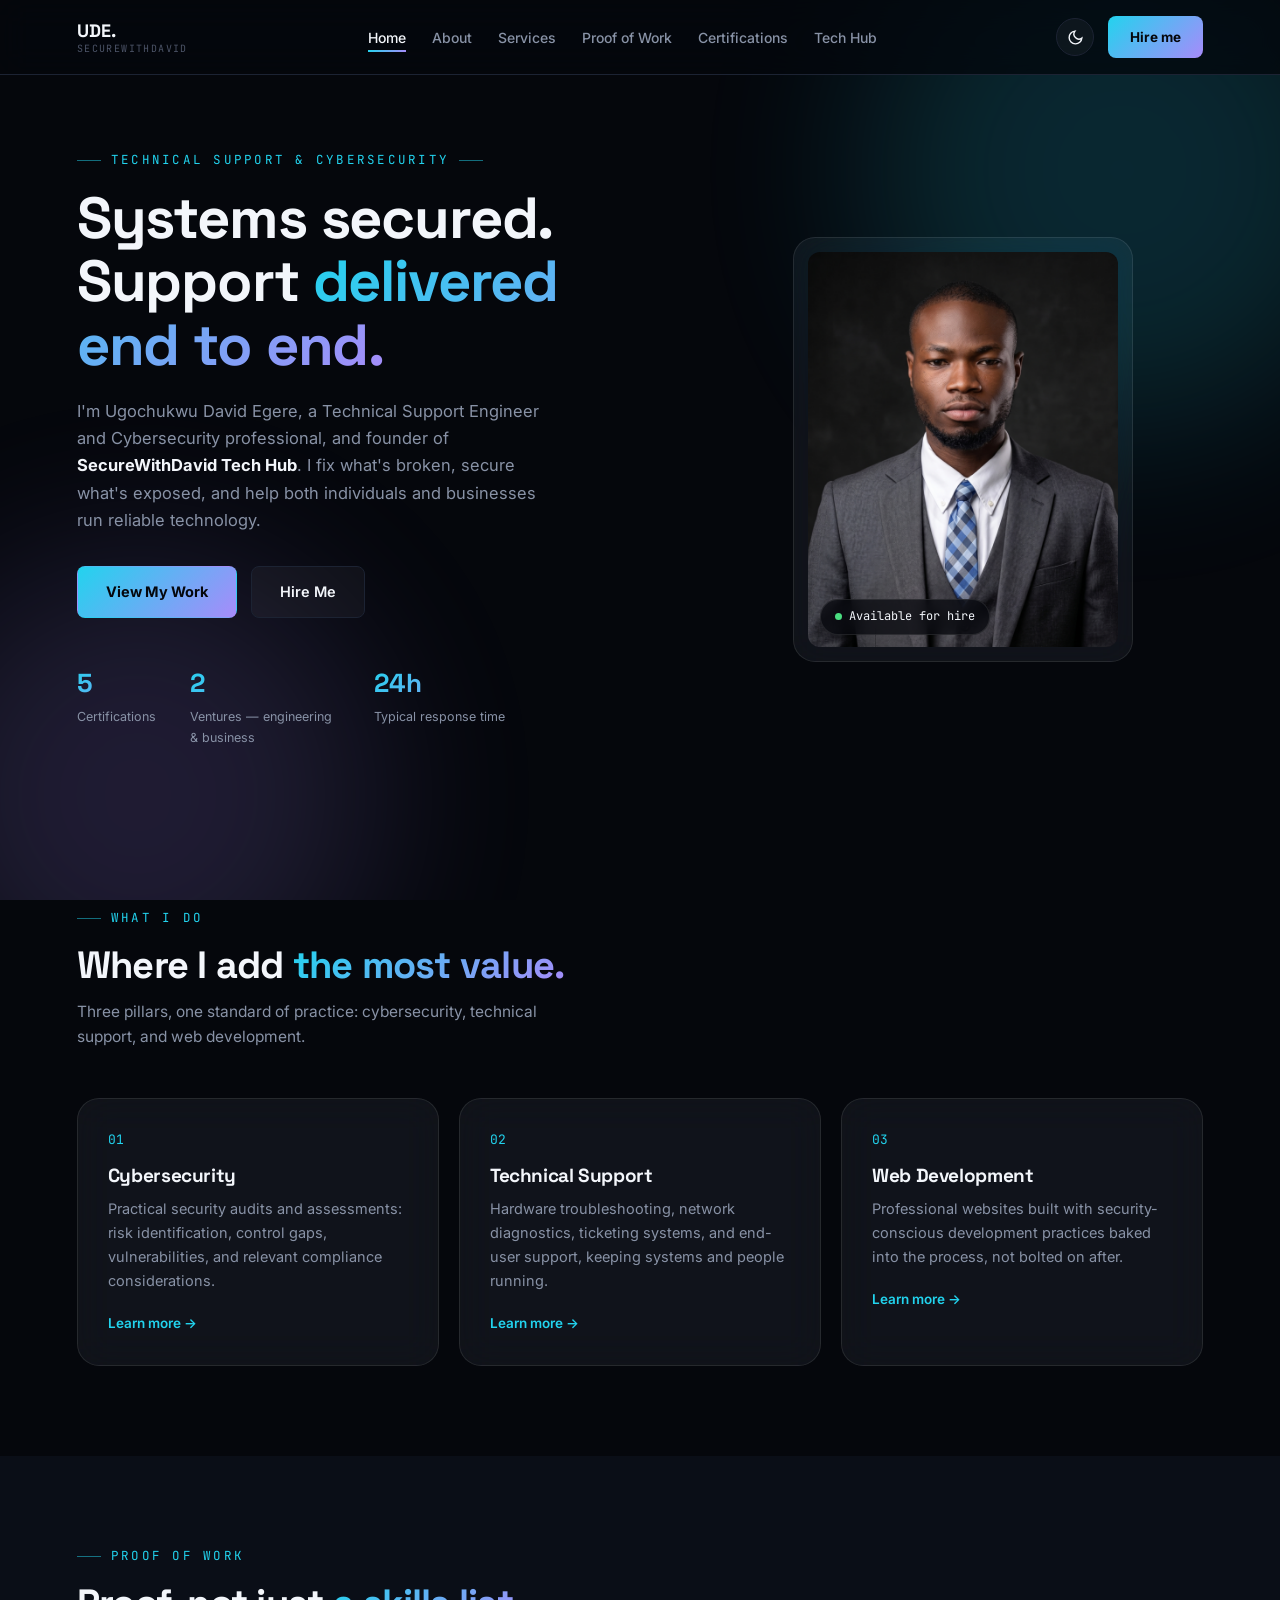
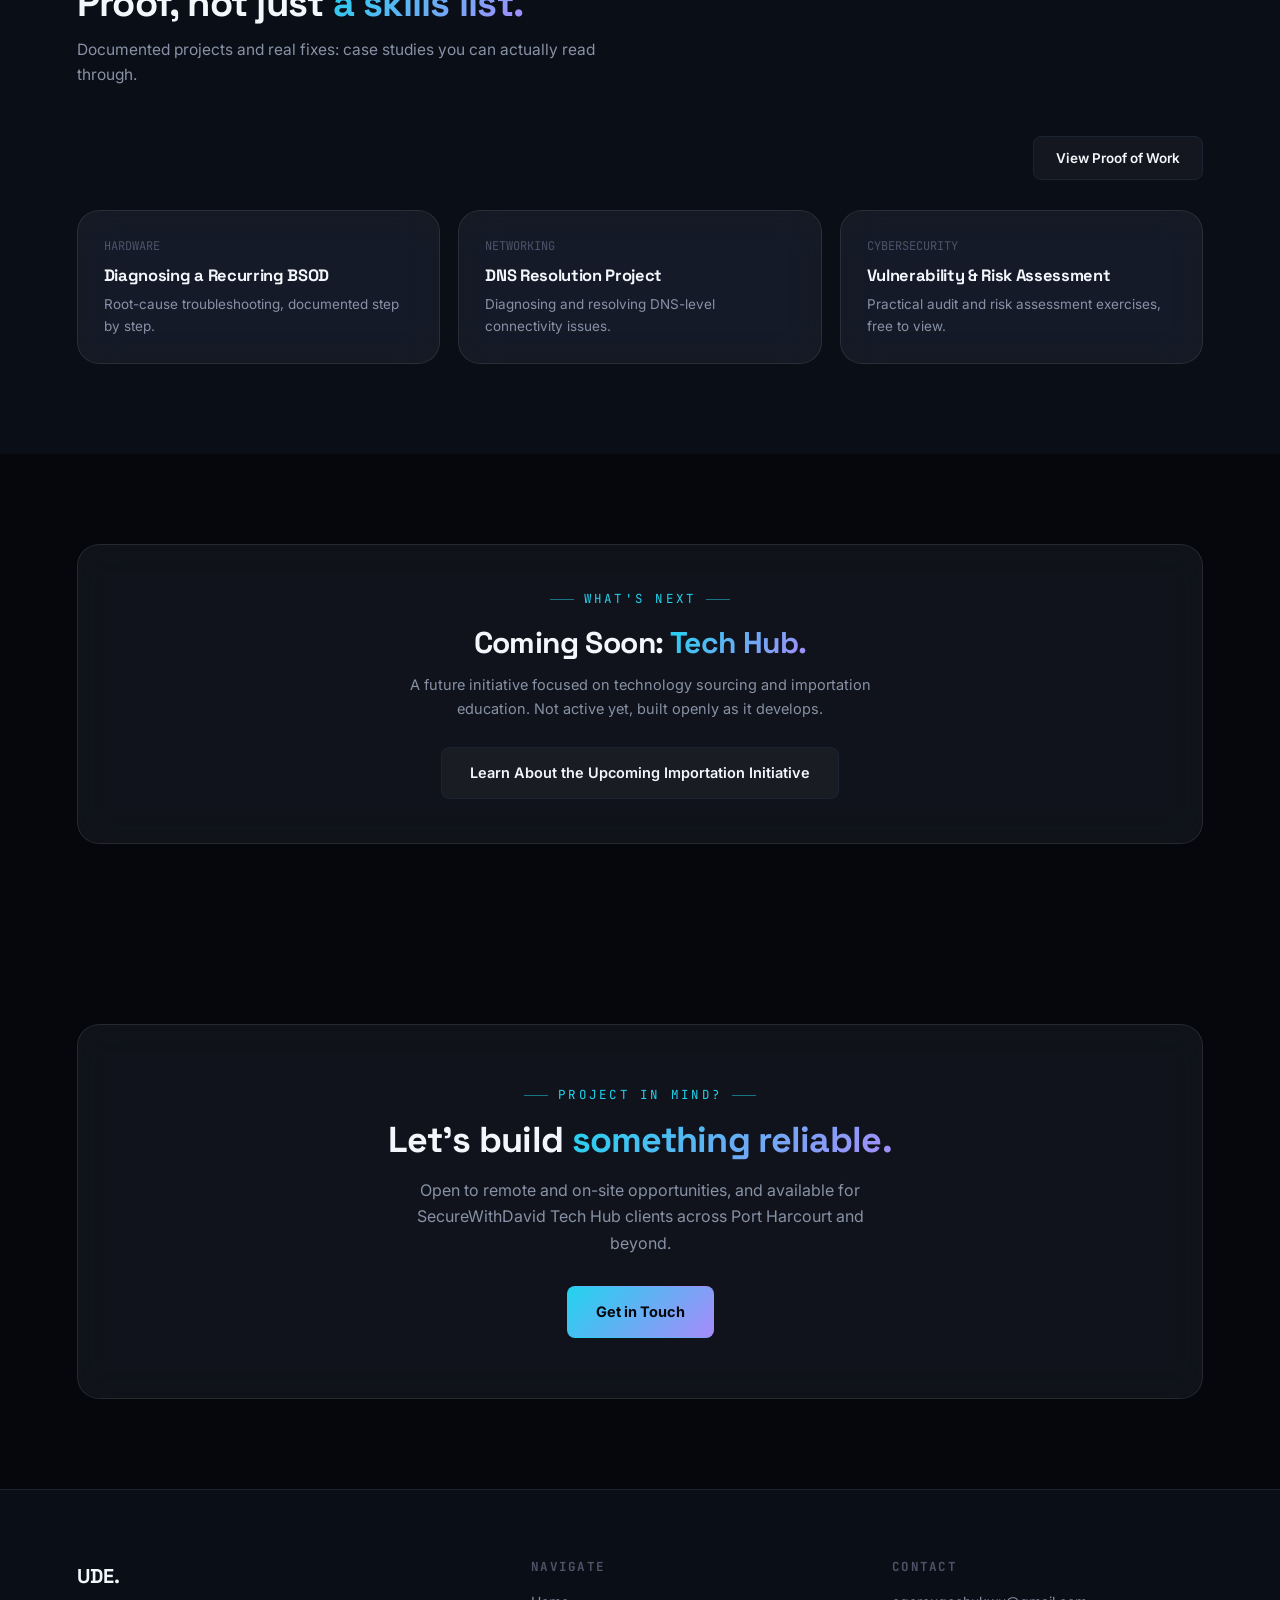
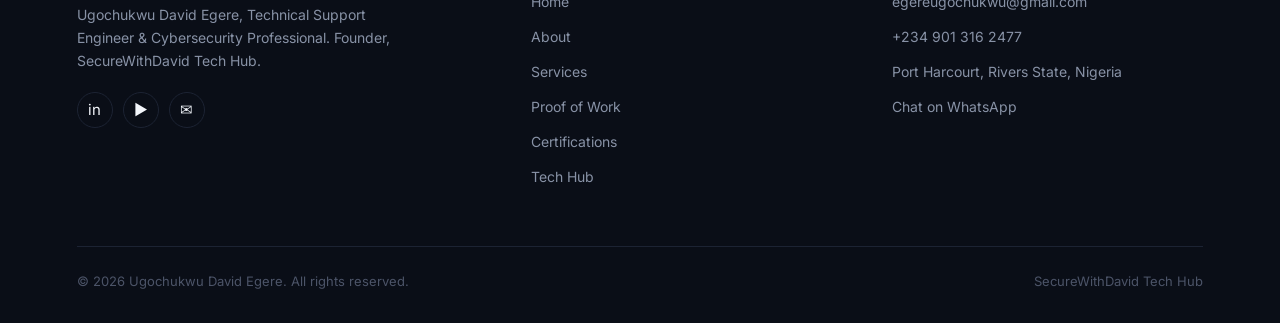
==== commit 0b53768e: "Add files via upload" ====
--- a/index.html
+++ b/index.html
@@ -3,8 +3,8 @@
 <head>
 <meta charset="UTF-8">
 <meta name="viewport" content="width=device-width, initial-scale=1.0">
-<title>Ugochukwu David Egere — Technical Support Engineer & Cybersecurity Professional</title>
-<meta name="description" content="Ugochukwu David Egere — Technical Support Engineer & Cybersecurity Professional. Founder of SecureWithDavid Tech Hub, Port Harcourt, Nigeria.">
+<title>Ugochukwu David Egere, Technical Support Engineer & Cybersecurity Professional</title>
+<meta name="description" content="Ugochukwu David Egere, Technical Support Engineer & Cybersecurity Professional. Founder of SecureWithDavid Tech Hub, Port Harcourt, Nigeria.">
 <link rel="stylesheet" href="css/style.css">
 </head>
 <body>
@@ -21,8 +21,9 @@
       <li><a href="index.html">Home</a></li>
       <li><a href="about.html">About</a></li>
       <li><a href="services.html">Services</a></li>
+      <li><a href="work.html">Proof of Work</a></li>
       <li><a href="certifications.html">Certifications</a></li>
-      <li><a href="work.html">Work</a></li>
+      <li><a href="tech-hub.html">Tech Hub</a></li>
     </ul>
   </div>
   <div class="nav-right">
@@ -38,8 +39,9 @@
   <a href="index.html">Home</a>
   <a href="about.html">About</a>
   <a href="services.html">Services</a>
+  <a href="work.html">Proof of Work</a>
   <a href="certifications.html">Certifications</a>
-  <a href="work.html">Work</a>
+  <a href="tech-hub.html">Tech Hub</a>
 </div>
 
 <!-- HERO -->
@@ -48,7 +50,7 @@
     <div>
       <div class="eyebrow" style="justify-content:flex-start;">Technical Support &amp; Cybersecurity</div>
       <h1 style="font-size:clamp(34px,5.2vw,58px); font-weight:800; margin-bottom:20px;">Systems secured.<br>Support <span style="background:var(--grad); -webkit-background-clip:text; background-clip:text; color:transparent;">delivered end to end.</span></h1>
-      <p style="font-size:16.5px; color:var(--text-dim); max-width:480px; margin-bottom:32px;">I'm Ugochukwu David Egere — a Technical Support Engineer and Cybersecurity professional, and founder of <strong style="color:var(--text);">SecureWithDavid Tech Hub</strong>. I fix what's broken, secure what's exposed, and help both individuals and businesses run reliable technology.</p>
+      <p style="font-size:16.5px; color:var(--text-dim); max-width:480px; margin-bottom:32px;">I'm Ugochukwu David Egere, a Technical Support Engineer and Cybersecurity professional, and founder of <strong style="color:var(--text);">SecureWithDavid Tech Hub</strong>. I fix what's broken, secure what's exposed, and help both individuals and businesses run reliable technology.</p>
       <div style="display:flex; gap:14px; flex-wrap:wrap;">
         <a href="work.html" class="btn btn-primary">View My Work</a>
         <a href="https://wa.me/2349013162477" target="_blank" rel="noopener noreferrer" class="btn btn-outline">Hire Me</a>
@@ -84,26 +86,26 @@
     <div class="section-head reveal">
       <div class="eyebrow">What I Do</div>
       <h2>Where I add <span>the most value.</span></h2>
-      <p>Two sides of the same skill set — hands-on technical engineering, and a business built to serve people directly.</p>
+      <p>Three pillars, one standard of practice: cybersecurity, technical support, and web development.</p>
     </div>
     <div style="display:grid; grid-template-columns:repeat(auto-fit,minmax(260px,1fr)); gap:20px;">
       <div class="glass reveal" style="padding:30px;">
         <div style="font-family:'JetBrains Mono',monospace; color:var(--accent); font-size:13px; margin-bottom:16px;">01</div>
-        <h3 style="font-size:19px; margin-bottom:10px;">Technical Support Engineering</h3>
-        <p style="color:var(--text-dim); font-size:14.5px; margin-bottom:16px;">Hardware troubleshooting, network diagnostics, ticketing systems, and end-user support — keeping systems and people running.</p>
-        <a href="services.html" style="font-size:13.5px; color:var(--accent); font-weight:600;">Learn more →</a>
+        <h3 style="font-size:19px; margin-bottom:10px;">Cybersecurity</h3>
+        <p style="color:var(--text-dim); font-size:14.5px; margin-bottom:16px;">Practical security audits and assessments: risk identification, control gaps, vulnerabilities, and relevant compliance considerations.</p>
+        <a href="services.html#cybersecurity" style="font-size:13.5px; color:var(--accent); font-weight:600;">Learn more →</a>
       </div>
       <div class="glass reveal reveal-delay-1" style="padding:30px;">
         <div style="font-family:'JetBrains Mono',monospace; color:var(--accent); font-size:13px; margin-bottom:16px;">02</div>
-        <h3 style="font-size:19px; margin-bottom:10px;">Cybersecurity</h3>
-        <p style="color:var(--text-dim); font-size:14.5px; margin-bottom:16px;">Security awareness, safe-practice training, and applying a Google Cybersecurity-grounded approach to everyday IT environments.</p>
-        <a href="services.html" style="font-size:13.5px; color:var(--accent); font-weight:600;">Learn more →</a>
+        <h3 style="font-size:19px; margin-bottom:10px;">Technical Support</h3>
+        <p style="color:var(--text-dim); font-size:14.5px; margin-bottom:16px;">Hardware troubleshooting, network diagnostics, ticketing systems, and end-user support, keeping systems and people running.</p>
+        <a href="services.html#technical-support" style="font-size:13.5px; color:var(--accent); font-weight:600;">Learn more →</a>
       </div>
       <div class="glass reveal reveal-delay-2" style="padding:30px;">
         <div style="font-family:'JetBrains Mono',monospace; color:var(--accent); font-size:13px; margin-bottom:16px;">03</div>
-        <h3 style="font-size:19px; margin-bottom:10px;">SecureWithDavid Tech Hub</h3>
-        <p style="color:var(--text-dim); font-size:14.5px; margin-bottom:16px;">My own business — gadget sales, computer maintenance, and networking services for individuals and small businesses.</p>
-        <a href="services.html" style="font-size:13.5px; color:var(--accent); font-weight:600;">Learn more →</a>
+        <h3 style="font-size:19px; margin-bottom:10px;">Web Development</h3>
+        <p style="color:var(--text-dim); font-size:14.5px; margin-bottom:16px;">Professional websites built with security-conscious development practices baked into the process, not bolted on after.</p>
+        <a href="services.html#web-development" style="font-size:13.5px; color:var(--accent); font-weight:600;">Learn more →</a>
       </div>
     </div>
   </div>
@@ -113,31 +115,41 @@
 <section style="background:var(--bg-soft);">
   <div class="section-inner">
     <div class="section-head reveal">
-      <div class="eyebrow">Selected Work</div>
+      <div class="eyebrow">Proof of Work</div>
       <h2>Proof, not just <span>a skills list.</span></h2>
-      <p>Documented projects and real fixes — case studies you can actually read through.</p>
+      <p>Documented projects and real fixes: case studies you can actually read through.</p>
     </div>
     <div style="display:flex; justify-content:space-between; align-items:flex-end; margin-bottom:30px; flex-wrap:wrap; gap:16px;">
       <div></div>
-      <a href="work.html" class="btn btn-outline" style="padding:10px 22px; font-size:13.5px;">View All Work</a>
+      <a href="work.html" class="btn btn-outline" style="padding:10px 22px; font-size:13.5px;">View Proof of Work</a>
     </div>
     <div style="display:grid; grid-template-columns:repeat(auto-fit,minmax(240px,1fr)); gap:18px;">
-      <a href="work.html" class="glass reveal" style="padding:26px; display:block;">
+      <a href="work.html#technical-support" class="glass reveal" style="padding:26px; display:block;">
         <div style="font-size:12px; font-family:'JetBrains Mono',monospace; color:var(--text-faint); margin-bottom:10px;">HARDWARE</div>
         <h3 style="font-size:16.5px; margin-bottom:8px;">Diagnosing a Recurring BSOD</h3>
         <p style="color:var(--text-dim); font-size:13.5px;">Root-cause troubleshooting, documented step by step.</p>
       </a>
-      <a href="work.html" class="glass reveal reveal-delay-1" style="padding:26px; display:block;">
+      <a href="work.html#technical-support" class="glass reveal reveal-delay-1" style="padding:26px; display:block;">
         <div style="font-size:12px; font-family:'JetBrains Mono',monospace; color:var(--text-faint); margin-bottom:10px;">NETWORKING</div>
         <h3 style="font-size:16.5px; margin-bottom:8px;">DNS Resolution Project</h3>
         <p style="color:var(--text-dim); font-size:13.5px;">Diagnosing and resolving DNS-level connectivity issues.</p>
       </a>
-      <a href="work.html" class="glass reveal reveal-delay-2" style="padding:26px; display:block;">
-        <div style="font-size:12px; font-family:'JetBrains Mono',monospace; color:var(--text-faint); margin-bottom:10px;">AUTOMATION</div>
-        <h3 style="font-size:16.5px; margin-bottom:8px;">Team Data Tracking System</h3>
-        <p style="color:var(--text-dim); font-size:13.5px;">A Google Sheets script automating data collection and role-based visibility.</p>
+      <a href="work.html#cybersecurity" class="glass reveal reveal-delay-2" style="padding:26px; display:block;">
+        <div style="font-size:12px; font-family:'JetBrains Mono',monospace; color:var(--text-faint); margin-bottom:10px;">CYBERSECURITY</div>
+        <h3 style="font-size:16.5px; margin-bottom:8px;">Vulnerability &amp; Risk Assessment</h3>
+        <p style="color:var(--text-dim); font-size:13.5px;">Practical audit and risk assessment exercises, free to view.</p>
       </a>
     </div>
+  </div>
+</section>
+
+<!-- TECH HUB TEASER -->
+<section>
+  <div class="section-inner glass reveal" style="padding:44px 6%; text-align:center;">
+    <div class="eyebrow">What's Next</div>
+    <h2 style="font-size:clamp(22px,3.4vw,30px); margin-bottom:14px;">Coming Soon: <span style="background:var(--grad); -webkit-background-clip:text; background-clip:text; color:transparent;">Tech Hub.</span></h2>
+    <p style="color:var(--text-dim); max-width:520px; margin:0 auto 26px; font-size:14.5px;">A future initiative focused on technology sourcing and importation education. Not active yet, built openly as it develops.</p>
+    <a href="tech-hub.html" class="btn btn-outline">Learn About the Upcoming Importation Initiative</a>
   </div>
 </section>
 
@@ -156,7 +168,7 @@
   <div class="footer-grid">
     <div class="footer-brand">
       <div class="n1">UDE.</div>
-      <p>Ugochukwu David Egere — Technical Support Engineer &amp; Cybersecurity Professional. Founder, SecureWithDavid Tech Hub.</p>
+      <p>Ugochukwu David Egere, Technical Support Engineer &amp; Cybersecurity Professional. Founder, SecureWithDavid Tech Hub.</p>
       <div class="footer-social">
         <a href="https://www.linkedin.com/in/egere" target="_blank" rel="noopener noreferrer" aria-label="LinkedIn">in</a>
         <a href="https://www.youtube.com/@SECUREWITHDAVID" target="_blank" rel="noopener noreferrer" aria-label="YouTube">▶</a>
@@ -168,8 +180,9 @@
       <a href="index.html">Home</a>
       <a href="about.html">About</a>
       <a href="services.html">Services</a>
+      <a href="work.html">Proof of Work</a>
       <a href="certifications.html">Certifications</a>
-      <a href="work.html">Work</a>
+      <a href="tech-hub.html">Tech Hub</a>
     </div>
     <div class="footer-col">
       <h4>Contact</h4>
